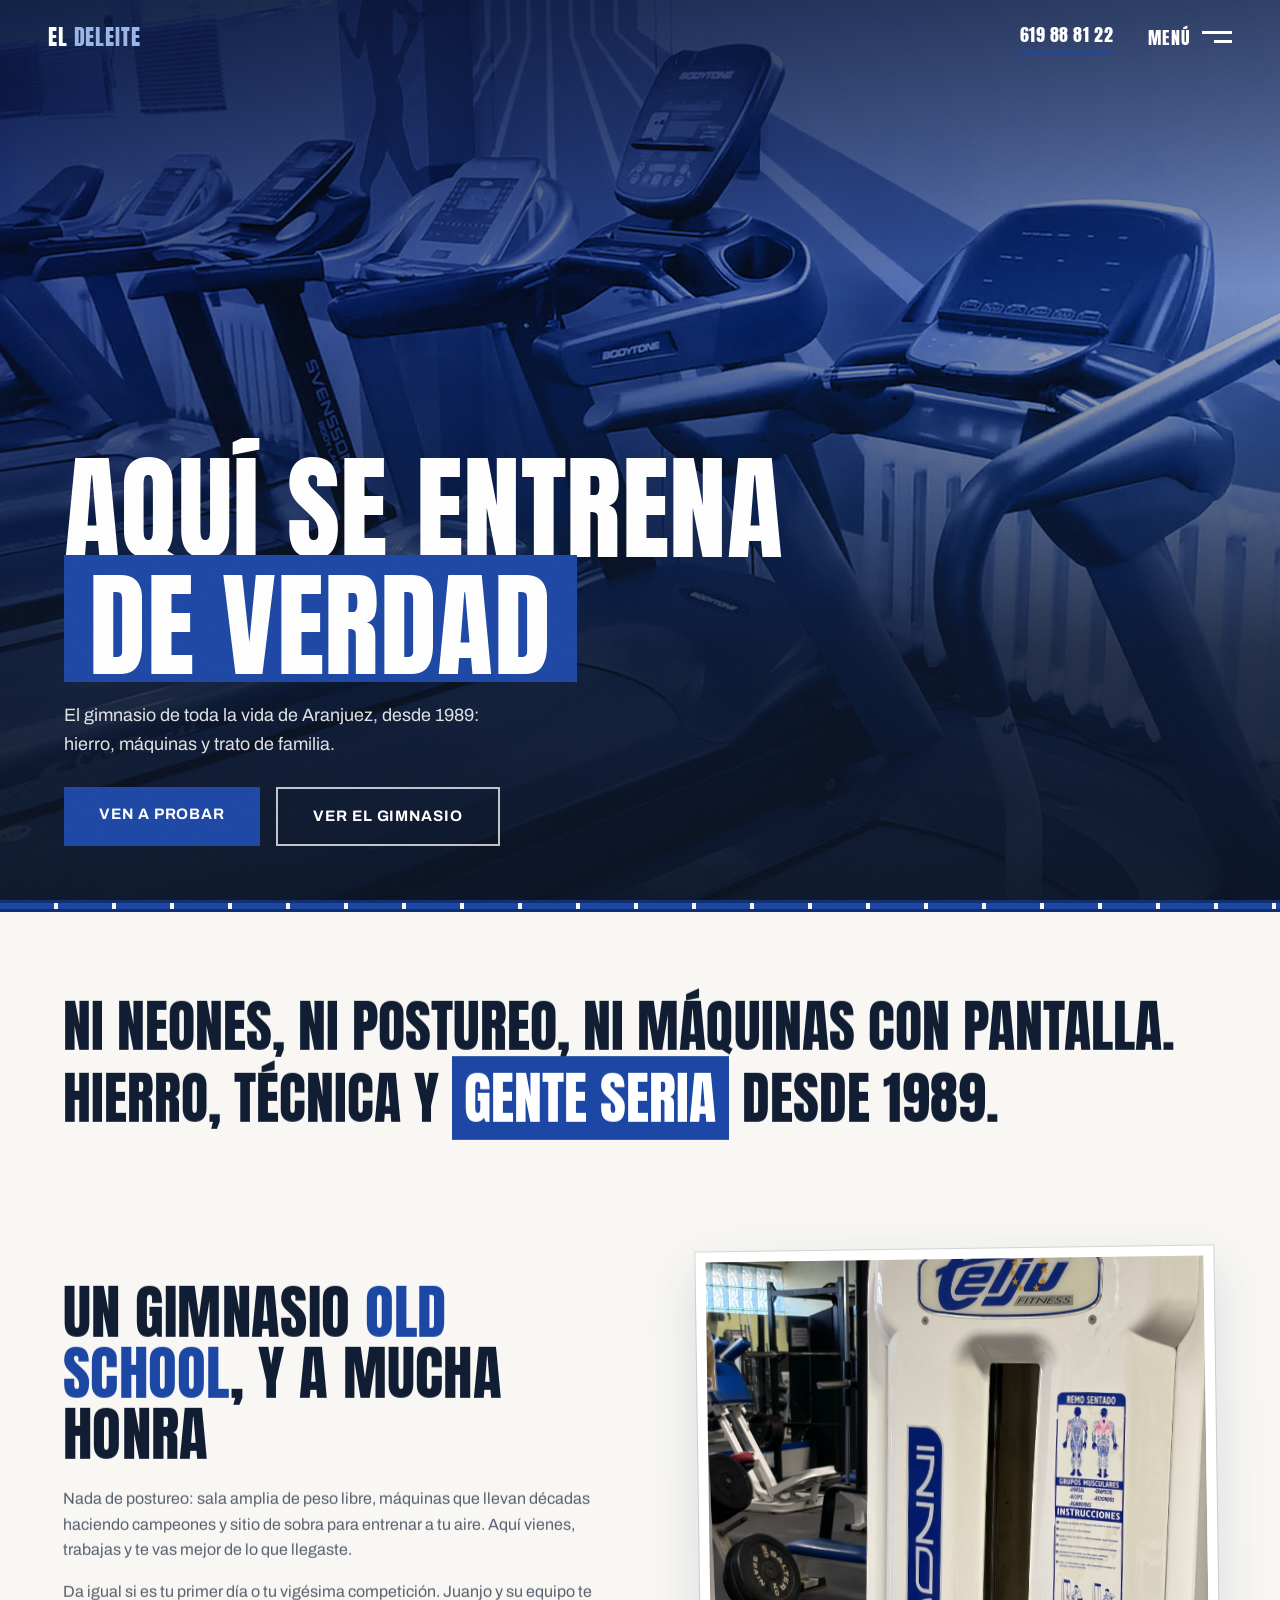
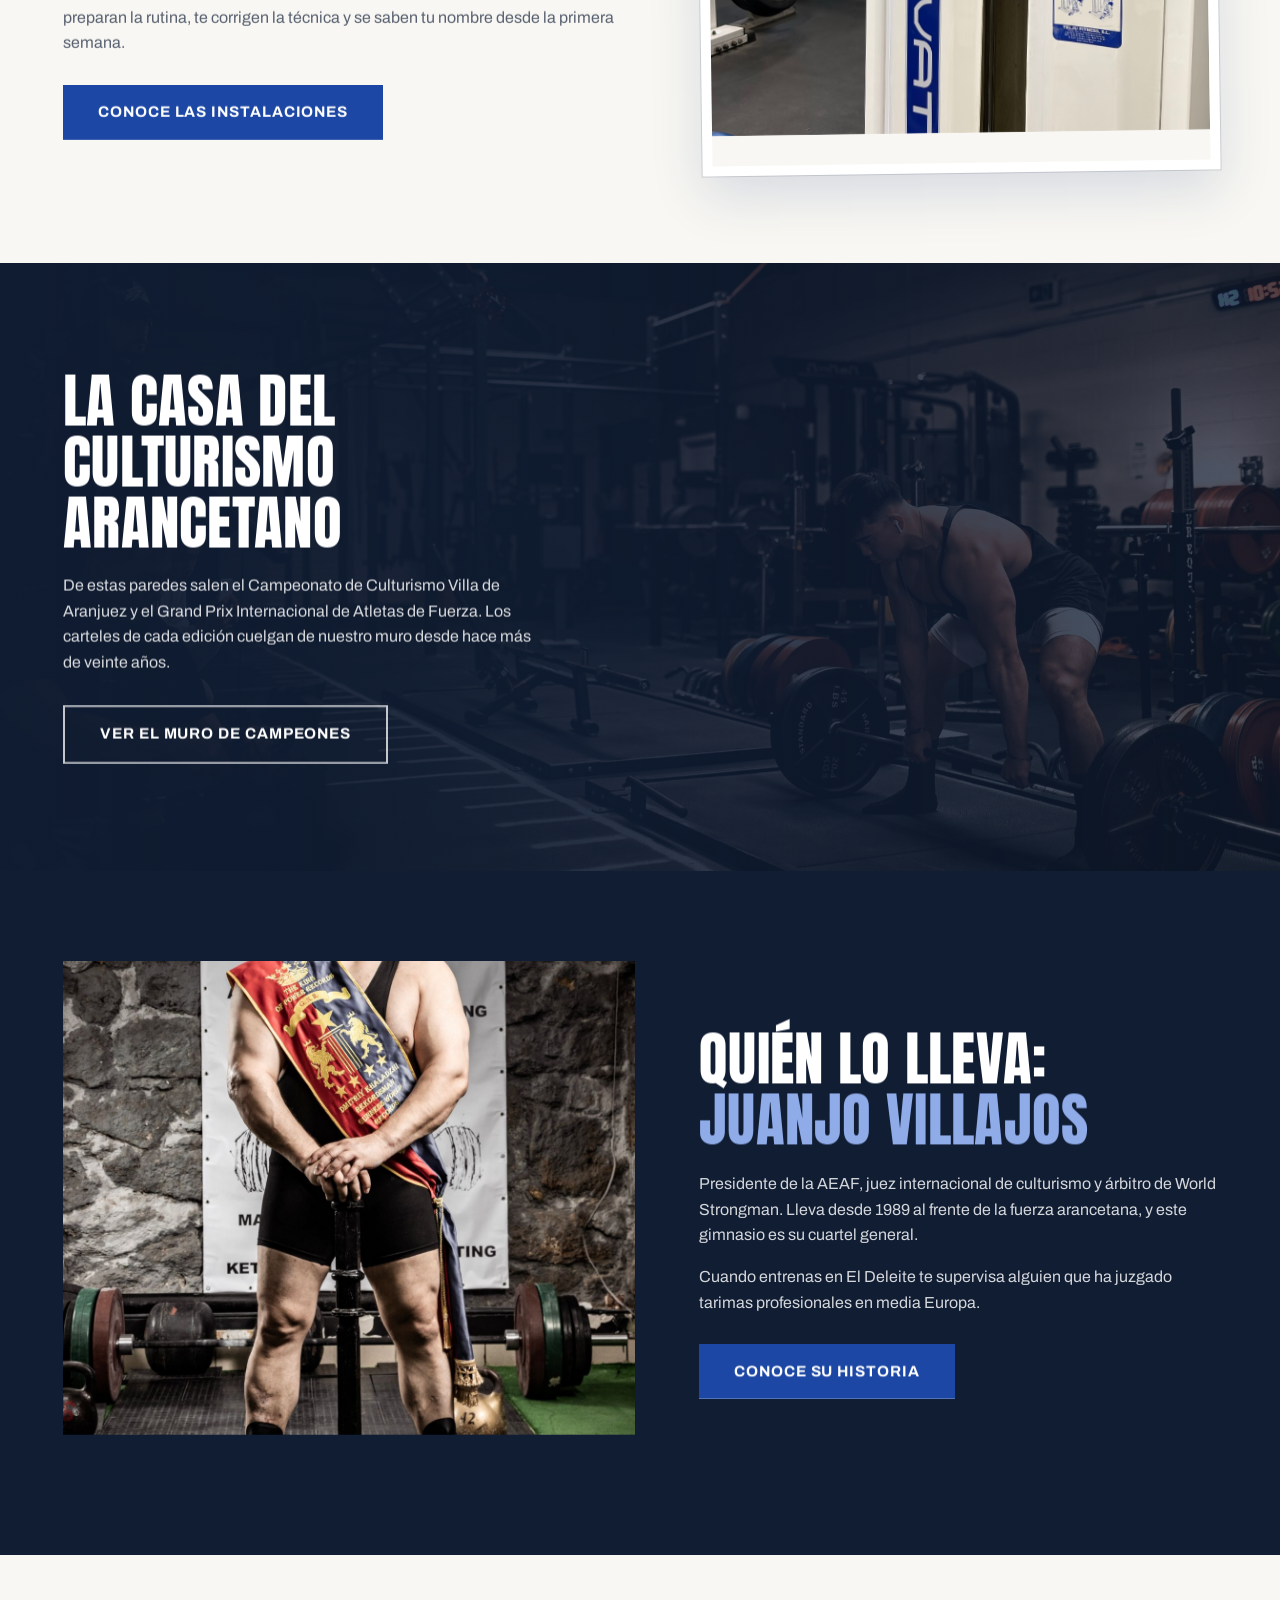
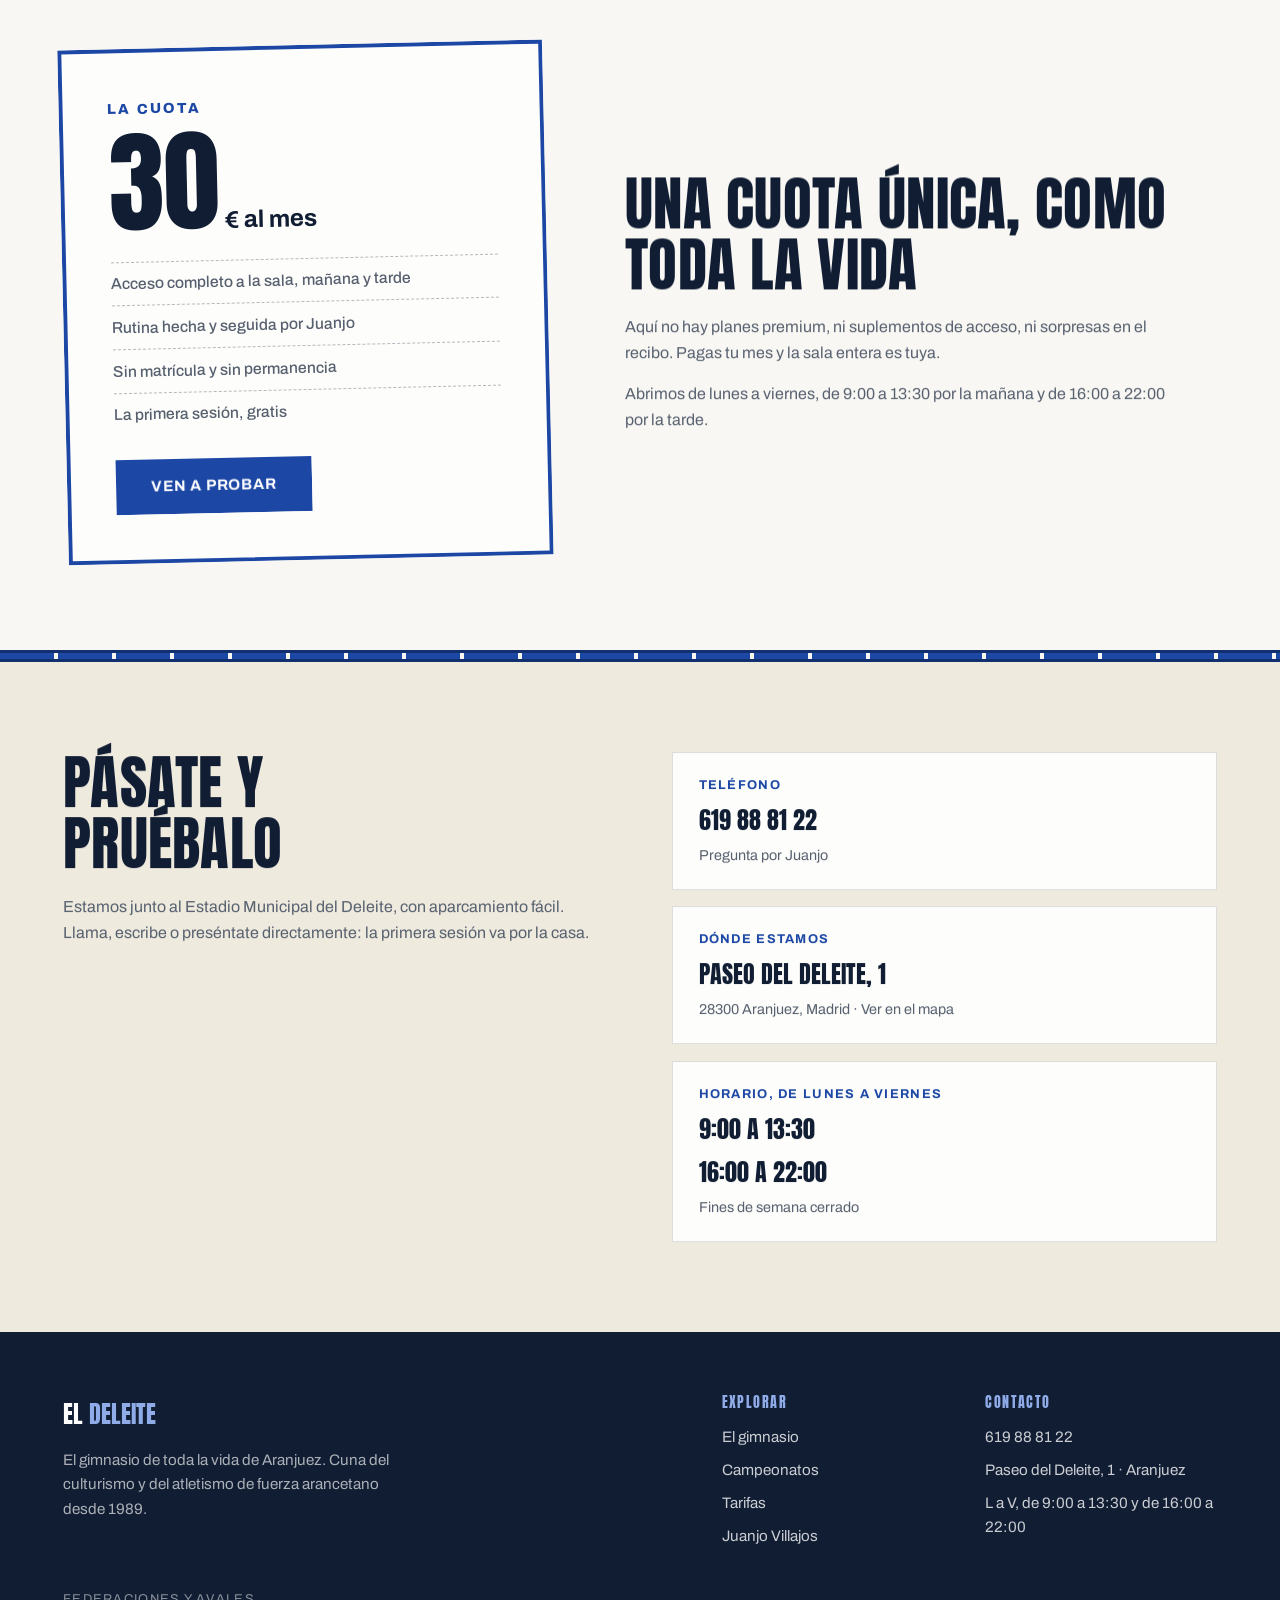
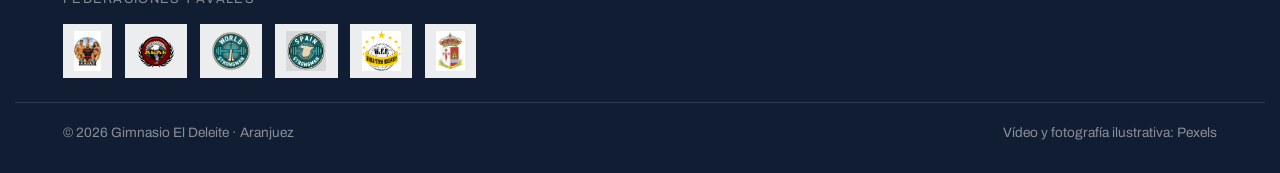
==== index.html @ fa21c181 "Web del Gimnasio El Deleite de Aranjuez Sitio multipagina estatico (HTML + CSS + GSAP) para el gimna" ====
<!DOCTYPE html>
<html lang="es">
<head>
  <meta charset="UTF-8">
  <meta name="viewport" content="width=device-width, initial-scale=1.0">
  <title>Gimnasio El Deleite · Aranjuez</title>
  <meta name="description" content="Gimnasio El Deleite, el gimnasio de toda la vida de Aranjuez: peso libre, máquinas y trato de familia junto al Estadio del Deleite. Cuna del culturismo y la fuerza arancetana desde 1989.">
  <link rel="icon" href="data:image/svg+xml,%3Csvg xmlns='http://www.w3.org/2000/svg' viewBox='0 0 32 32'%3E%3Crect width='32' height='32' fill='%231c47a5'/%3E%3Ctext x='16' y='23' font-family='Arial Black' font-size='14' font-weight='900' fill='%23ffffff' text-anchor='middle'%3EED%3C/text%3E%3C/svg%3E">
  <link rel="preconnect" href="https://fonts.googleapis.com">
  <link rel="preconnect" href="https://fonts.gstatic.com" crossorigin>
  <link href="https://fonts.googleapis.com/css2?family=Anton&family=Archivo:wght@400;500;600;700;800&display=swap" rel="stylesheet">
  <link rel="stylesheet" href="css/styles.css?v=8">
</head>
<body>

  <div id="top-sentinel" aria-hidden="true"></div>

  <header class="nav nav--overlay" id="nav">
    <a class="nav__brand" href="index.html">EL <span>DELEITE</span></a>
    <div class="nav__right">
      <a class="nav__tel" href="tel:+34619888122">619 88 81 22</a>
      <button class="nav__menu" id="navToggle" aria-expanded="false" aria-controls="menu">
        <span>Menú</span>
        <span class="nav__menu-bars" aria-hidden="true"><i></i><i></i></span>
      </button>
    </div>
  </header>

  <!-- PANEL DE MENÚ -->
  <div class="menu" id="menu" aria-hidden="true" role="dialog" aria-modal="true" aria-label="Menú de navegación">
    <button class="menu__close" id="menuClose" aria-label="Cerrar menú">
      <span>Cerrar</span>
      <svg width="22" height="22" viewBox="0 0 22 22" fill="none" stroke="currentColor" stroke-width="2.5" aria-hidden="true"><path d="M3 3l16 16M19 3L3 19"/></svg>
    </button>
    <nav class="menu__nav" aria-label="Navegación principal">
        <a class="menu__link is-active" href="index.html">Inicio</a>
        <a class="menu__link" href="gimnasio.html">El gimnasio</a>
        <a class="menu__link" href="campeonatos.html">Campeonatos</a>
        <a class="menu__link" href="index.html#tarifas">La cuota</a>
        <a class="menu__link" href="index.html#contacto">Contacto</a>
      <div class="menu__foot">
        <a href="tel:+34619888122">619 88 81 22</a>
        <span>Paseo del Deleite, 1 · Aranjuez</span>
        <span>L a V, de 9:00 a 13:30 y de 16:00 a 22:00</span>
      </div>
    </nav>
    <div class="menu__aside" aria-hidden="true">
      <img src="assets/sala-blanca.jpg" alt="">
      <p class="menu__tagline">Aranjuez entrena aquí desde 1989</p>
    </div>
  </div>

  <!-- HERO -->
  <section class="hero" id="inicio">
    <!-- TODO: sustituir gym-hero.mp4 por un vídeo grabado dentro del gimnasio.
         El duotono azul del CSS ajusta cualquier metraje a la paleta de la casa. -->
    <div class="hero__media" aria-hidden="true">
      <video class="hero__video" autoplay muted loop playsinline poster="assets/gym-hero-poster.jpg">
        <source src="assets/gym-hero.mp4" type="video/mp4">
      </video>
      <div class="hero__duo"></div>
      <div class="hero__duo"></div>
    </div>
    <div class="hero__scrim" aria-hidden="true"></div>
    <div class="hero__content">
      <h1 class="hero__title">
        <span class="line"><span class="line__inner">Aquí se entrena</span></span>
        <span class="line"><span class="line__inner"><span class="hl">de verdad</span></span></span>
      </h1>
      <p class="hero__sub">El gimnasio de toda la vida de Aranjuez, desde 1989: hierro, máquinas y trato de familia.</p>
      <div class="hero__actions">
        <a class="btn btn--azul magnetic" href="#contacto">Ven a probar</a>
        <a class="btn btn--ghost-light magnetic" href="gimnasio.html">Ver el gimnasio</a>
      </div>
    </div>
  </section>

  <div class="tiles" aria-hidden="true"></div>

  <!-- MANIFIESTO -->
  <section class="manifesto">
    <p class="manifesto__line anim-head">Ni neones, ni postureo, ni máquinas con pantalla.</p>
    <p class="manifesto__line anim-head">Hierro, técnica y <span class="hl">gente seria</span> desde 1989.</p>
  </section>

  <!-- EL GIMNASIO -->
  <section class="split">
    <div class="split__text">
      <h2 class="anim-head">Un gimnasio <em>old school</em>, y a mucha honra</h2>
      <p class="anim-up">Nada de postureo: sala amplia de peso libre, máquinas que llevan décadas haciendo campeones y sitio de sobra para entrenar a tu aire. Aquí vienes, trabajas y te vas mejor de lo que llegaste.</p>
      <p class="anim-up">Da igual si es tu primer día o tu vigésima competición. Juanjo y su equipo te preparan la rutina, te corrigen la técnica y se saben tu nombre desde la primera semana.</p>
      <a class="btn btn--azul magnetic anim-up" href="gimnasio.html">Conoce las instalaciones</a>
    </div>
    <div class="split__media split__media--frame anim-reveal">
      <img class="parallax" src="assets/sala-maquinas.jpg" alt="Sala de máquinas del gimnasio El Deleite, con máquinas Telju blancas y azules">
    </div>
  </section>

  <!-- CAMPEONATOS -->
  <section class="band-photo">
    <img class="band-photo__bg parallax" src="assets/grandprix.jpg" alt="">
    <div class="band-photo__inner">
      <h2 class="anim-head">La casa del culturismo arancetano</h2>
      <p class="anim-up">De estas paredes salen el Campeonato de Culturismo Villa de Aranjuez y el Grand Prix Internacional de Atletas de Fuerza. Los carteles de cada edición cuelgan de nuestro muro desde hace más de veinte años.</p>
      <a class="btn btn--ghost-light magnetic anim-up" href="campeonatos.html">Ver el muro de campeones</a>
    </div>
  </section>

  <!-- JUANJO -->
  <section class="owner">
    <div class="split split--flip">
      <div class="split__text">
        <h2 class="anim-head">Quién lo lleva: <em>Juanjo Villajos</em></h2>
        <p class="anim-up">Presidente de la AEAF, juez internacional de culturismo y árbitro de World Strongman. Lleva desde 1989 al frente de la fuerza arancetana, y este gimnasio es su cuartel general.</p>
        <p class="anim-up">Cuando entrenas en El Deleite te supervisa alguien que ha juzgado tarimas profesionales en media Europa.</p>
        <a class="btn btn--azul magnetic anim-up" href="https://www.juanjovillajos.es" target="_blank" rel="noopener noreferrer">Conoce su historia</a>
      </div>
      <div class="split__media anim-reveal">
        <img class="parallax" src="assets/presidente.jpg" alt="Juanjo Villajos con banda de campeón en el gimnasio">
      </div>
    </div>
  </section>

  <!-- LA CUOTA -->
  <section class="fee" id="tarifas">
    <div class="fee__inner">
      <div class="fee__sign anim-reveal">
        <span class="fee__label">La cuota</span>
        <span class="fee__price">30<small> € al mes</small></span>
        <ul class="fee__terms">
          <li>Acceso completo a la sala, mañana y tarde</li>
          <li>Rutina hecha y seguida por Juanjo</li>
          <li>Sin matrícula y sin permanencia</li>
          <li>La primera sesión, gratis</li>
        </ul>
        <a class="btn btn--azul magnetic" href="#contacto">Ven a probar</a>
      </div>
      <div class="fee__text">
        <h2 class="anim-head">Una cuota única, como toda la vida</h2>
        <p class="anim-up">Aquí no hay planes premium, ni suplementos de acceso, ni sorpresas en el recibo. Pagas tu mes y la sala entera es tuya.</p>
        <p class="anim-up">Abrimos de lunes a viernes, de 9:00 a 13:30 por la mañana y de 16:00 a 22:00 por la tarde.</p>
      </div>
    </div>
  </section>

  <div class="tiles" aria-hidden="true"></div>

  <!-- CONTACTO -->
  <section class="contact" id="contacto">
    <div class="contact__inner">
      <div class="contact__intro">
        <h2 class="anim-head">Pásate y pruébalo</h2>
        <p class="anim-up">Estamos junto al Estadio Municipal del Deleite, con aparcamiento fácil. Llama, escribe o preséntate directamente: la primera sesión va por la casa.</p>
      </div>
      <div class="contact__cards">
        <a class="contact__card anim-up magnetic" href="tel:+34619888122">
          <span class="contact__label">Teléfono</span>
          <span class="contact__value">619 88 81 22</span>
          <span class="contact__extra">Pregunta por Juanjo</span>
        </a>
        <a class="contact__card anim-up magnetic" href="https://maps.google.com/?q=Paseo+del+Deleite+1,+Aranjuez" target="_blank" rel="noopener noreferrer">
          <span class="contact__label">Dónde estamos</span>
          <span class="contact__value">Paseo del Deleite, 1</span>
          <span class="contact__extra">28300 Aranjuez, Madrid · Ver en el mapa</span>
        </a>
        <div class="contact__card anim-up">
          <span class="contact__label">Horario, de lunes a viernes</span>
          <span class="contact__value">9:00 a 13:30</span>
          <span class="contact__value">16:00 a 22:00</span>
          <span class="contact__extra">Fines de semana cerrado</span>
        </div>
      </div>
    </div>
  </section>

  <footer class="footer">
    <div class="footer__main">
      <div class="footer__brand">
        <a class="footer__logo" href="index.html">EL <span>DELEITE</span></a>
        <p class="footer__tag">El gimnasio de toda la vida de Aranjuez. Cuna del culturismo y del atletismo de fuerza arancetano desde 1989.</p>
      </div>
      <nav class="footer__nav" aria-label="Enlaces del pie">
        <div class="footer__col">
          <h3 class="footer__h">Explorar</h3>
          <a href="gimnasio.html">El gimnasio</a>
          <a href="campeonatos.html">Campeonatos</a>
          <a href="index.html#tarifas">Tarifas</a>
          <a href="https://www.juanjovillajos.es" target="_blank" rel="noopener noreferrer">Juanjo Villajos</a>
        </div>
        <div class="footer__col">
          <h3 class="footer__h">Contacto</h3>
          <a href="tel:+34619888122">619 88 81 22</a>
          <span>Paseo del Deleite, 1 · Aranjuez</span>
          <span>L a V, de 9:00 a 13:30 y de 16:00 a 22:00</span>
        </div>
      </nav>
    </div>
    <div class="footer__orgs">
      <span class="footer__orgs-label">Federaciones y avales</span>
      <div class="footer__logos">
        <span class="footer__chip"><img src="assets/aafaf.jpg" alt="AAFAF, Asociación Arancetana de Fisicoculturismo y Atletas de Fuerza"></span>
        <span class="footer__chip"><img src="assets/aeaf.png" alt="AEAF, Agrupación Española de Atletas de Fuerza"></span>
        <a class="footer__chip" href="https://worldstrongman.org" target="_blank" rel="noopener noreferrer"><img src="assets/world-strongman.png" alt="World Strongman"></a>
        <span class="footer__chip"><img src="assets/spain-strongman.jpg" alt="Spain Strongman"></span>
        <span class="footer__chip"><img src="assets/wff.png" alt="WFF, World Fitness Federation"></span>
        <a class="footer__chip" href="https://www.aranjuez.es" target="_blank" rel="noopener noreferrer"><img src="assets/aranjuez.jpg" alt="Real Sitio y Villa de Aranjuez"></a>
      </div>
    </div>
    <div class="footer__bottom">
      <span>© 2026 Gimnasio El Deleite · Aranjuez</span>
      <span>Vídeo y fotografía ilustrativa: Pexels</span>
    </div>
  </footer>

  <script src="js/vendor/gsap.min.js"></script>
  <script src="js/vendor/ScrollTrigger.min.js"></script>
  <script src="js/main.js?v=8"></script>
</body>
</html>
---- css/styles.css ----
/* ============================================================
   Gimnasio El Deleite · Aranjuez
   Paleta del local: blanco, azul Telju, azulejo crema, tinta navy
   Web hermana del portfolio de Juanjo Villajos (Anton + Archivo + GSAP)
   ============================================================ */

:root {
  --paper: #f8f7f3;
  --paper-2: #eeeade;
  --white: #fdfdfb;
  --ink: #101d33;
  --azul: #1c47a5;
  --azul-deep: #122f6f;
  --azul-soft: #e2e8f6;
  --muted: #57606f;
  --line: rgba(16, 29, 51, 0.14);
  --font-display: "Anton", "Arial Narrow", sans-serif;
  --font-body: "Archivo", "Helvetica Neue", sans-serif;
  --radius: 0px;
  --shadow: 0 20px 50px rgba(18, 47, 111, 0.14);
}

* { margin: 0; padding: 0; box-sizing: border-box; }

html {
  scroll-behavior: smooth;
  scroll-padding-top: 86px;
}

body {
  background: var(--paper);
  color: var(--ink);
  font-family: var(--font-body);
  font-size: 1rem;
  line-height: 1.6;
  -webkit-font-smoothing: antialiased;
  overflow-x: hidden;
}

img, video { display: block; max-width: 100%; }

h1, h2, h3 {
  font-family: var(--font-display);
  font-weight: 400;
  letter-spacing: 0.005em;
  line-height: 1.04;
  text-transform: uppercase;
}

h2 { font-size: clamp(2.1rem, 4.6vw, 3.7rem); }
h3 { font-size: clamp(1.2rem, 2vw, 1.55rem); }

p { color: var(--muted); max-width: 62ch; }

a { color: inherit; }

::selection { background: var(--azul); color: #fff; }

/* Grano de papel impreso, estático como un cartel antiguo */
body::after {
  content: "";
  position: fixed;
  inset: 0;
  z-index: 90;
  pointer-events: none;
  opacity: 0.045;
  background-image: url("data:image/svg+xml,%3Csvg xmlns='http://www.w3.org/2000/svg' width='160' height='160'%3E%3Cfilter id='n'%3E%3CfeTurbulence type='fractalNoise' baseFrequency='0.8' numOctaves='3' stitchTiles='stitch'/%3E%3C/filter%3E%3Crect width='100%25' height='100%25' filter='url(%23n)'/%3E%3C/svg%3E");
}

/* Palabra resaltada a brocha, como en un rótulo pintado */
.hl {
  background: var(--azul);
  color: #fff;
  padding: 0 0.22em;
  box-decoration-break: clone;
  -webkit-box-decoration-break: clone;
}

/* ---------- Franja de azulejos (la banda azul de la pared) ---------- */

.tiles {
  height: 12px;
  background:
    repeating-linear-gradient(90deg,
      var(--azul) 0 54px,
      var(--paper) 54px 58px);
  border-top: 3px solid var(--azul-deep);
  border-bottom: 3px solid var(--azul-deep);
}

/* ---------- Botones ---------- */

.btn {
  display: inline-block;
  font-family: var(--font-body);
  font-weight: 700;
  font-size: 0.95rem;
  text-transform: uppercase;
  letter-spacing: 0.06em;
  text-decoration: none;
  padding: 0.95rem 2.2rem;
  white-space: nowrap;
  will-change: transform;
  transition: transform 0.25s cubic-bezier(0.16, 1, 0.3, 1),
              background-color 0.25s ease, color 0.25s ease,
              border-color 0.25s ease;
}

.btn:active { transform: scale(0.98); }

.btn--azul {
  background: var(--azul);
  color: #fff;
}
.btn--azul:hover { background: var(--azul-deep); }

.btn--ghost {
  border: 2px solid rgba(16, 29, 51, 0.5);
  color: var(--ink);
}
.btn--ghost:hover {
  border-color: var(--ink);
  background: rgba(16, 29, 51, 0.06);
}

/* Fantasma sobre foto oscura */
.btn--ghost-light {
  border: 2px solid rgba(255, 255, 255, 0.75);
  color: #fff;
}
.btn--ghost-light:hover {
  border-color: #fff;
  background: rgba(255, 255, 255, 0.12);
}

/* ---------- Navegación ---------- */

#top-sentinel { position: absolute; top: 0; height: 1px; width: 1px; }

.nav {
  position: fixed;
  top: 0; left: 0; right: 0;
  z-index: 100;
  display: flex;
  align-items: center;
  justify-content: space-between;
  gap: 1.5rem;
  padding: 1.1rem clamp(1.2rem, 4vw, 3rem);
  transition: background-color 0.3s ease, box-shadow 0.3s ease,
              transform 0.35s cubic-bezier(0.16, 1, 0.3, 1), padding 0.3s ease;
}

.nav--solid {
  background: rgba(253, 253, 251, 0.94);
  backdrop-filter: blur(10px);
  box-shadow: 0 1px 0 var(--line);
  padding-top: 0.8rem;
  padding-bottom: 0.8rem;
}

.nav--hidden { transform: translateY(-110%); }

.nav__brand {
  font-family: var(--font-display);
  font-size: 1.35rem;
  letter-spacing: 0.04em;
  text-decoration: none;
  color: var(--ink);
  text-transform: uppercase;
}
.nav__brand span { color: var(--azul); }

/* Marca en blanco mientras está sobre el vídeo */
.nav:not(.nav--solid).nav--overlay .nav__brand {
  color: #fff;
}
.nav:not(.nav--solid).nav--overlay .nav__brand span { color: #9db6ea; }

/* Lado derecho: teléfono directo + botón de menú rotulado */
.nav__right {
  display: flex;
  align-items: center;
  gap: clamp(1rem, 3vw, 2.2rem);
}

.nav__tel {
  font-family: var(--font-display);
  font-size: 1.15rem;
  letter-spacing: 0.03em;
  text-decoration: none;
  color: var(--ink);
  border-bottom: 3px solid var(--azul);
  padding-bottom: 2px;
  transition: color 0.2s ease;
}
.nav__tel:hover { color: var(--azul); }
.nav:not(.nav--solid).nav--overlay .nav__tel { color: #fff; }

.nav__menu {
  display: flex;
  align-items: center;
  gap: 0.7rem;
  background: none;
  border: 0;
  cursor: pointer;
  padding: 0.35rem 0;
  color: var(--ink);
  font-family: var(--font-display);
  font-size: 1.15rem;
  letter-spacing: 0.06em;
  text-transform: uppercase;
}
.nav:not(.nav--solid).nav--overlay .nav__menu { color: #fff; }

.nav__menu-bars {
  display: flex;
  flex-direction: column;
  gap: 6px;
  width: 30px;
}
.nav__menu-bars i {
  display: block;
  height: 3px;
  background: currentColor;
  transition: transform 0.35s cubic-bezier(0.16, 1, 0.3, 1), width 0.35s ease;
}
.nav__menu-bars i:last-child { width: 60%; align-self: flex-end; }
.nav__menu:hover .nav__menu-bars i:last-child { width: 100%; }

/* ---------- Panel de menú a pantalla completa ---------- */

.menu {
  position: fixed;
  inset: 0;
  z-index: 150;
  background: var(--ink);
  display: grid;
  grid-template-columns: 1.15fr 0.85fr;
  transform: translateY(-100%);
  transition: transform 0.55s cubic-bezier(0.76, 0, 0.24, 1);
  visibility: hidden;
}
.menu.is-open {
  transform: translateY(0);
  visibility: visible;
}

.menu__close {
  position: absolute;
  top: 1.1rem;
  right: clamp(1.2rem, 4vw, 3rem);
  z-index: 3;
  background: rgba(10, 18, 33, 0.72);
  border: 0;
  padding: 0.5rem 0.9rem;
  cursor: pointer;
  color: #fff;
  font-family: var(--font-display);
  font-size: 1.15rem;
  letter-spacing: 0.06em;
  text-transform: uppercase;
  display: flex;
  align-items: center;
  gap: 0.7rem;
}
.menu__close svg { display: block; }

.menu__nav {
  display: flex;
  flex-direction: column;
  justify-content: center;
  padding: 5rem clamp(1.2rem, 5vw, 4.5rem) 3rem;
}

.menu__link {
  position: relative;
  display: block;
  font-family: var(--font-display);
  text-transform: uppercase;
  font-size: clamp(2.2rem, 6vw, 4.6rem);
  line-height: 1.1;
  color: #fff;
  text-decoration: none;
  padding: 0.25rem 0;
  transition: color 0.25s ease, padding-left 0.35s cubic-bezier(0.16, 1, 0.3, 1);
}
.menu__link::before {
  content: "";
  position: absolute;
  left: 0;
  top: 50%;
  width: 0;
  height: 5px;
  background: var(--azul);
  transform: translateY(-50%);
  transition: width 0.35s cubic-bezier(0.16, 1, 0.3, 1);
}
.menu__link:hover,
.menu__link:focus-visible {
  padding-left: clamp(2.4rem, 5vw, 4.5rem);
  color: #dfe7f8;
}
.menu__link:hover::before,
.menu__link:focus-visible::before {
  width: clamp(1.8rem, 4vw, 3.5rem);
}
.menu__link.is-active { color: #8fabe8; }

.menu__foot {
  margin-top: 2.6rem;
  padding-top: 1.6rem;
  border-top: 1px solid rgba(255, 255, 255, 0.18);
  display: flex;
  flex-wrap: wrap;
  gap: 0.4rem 2.5rem;
}
.menu__foot span,
.menu__foot a {
  color: rgba(255, 255, 255, 0.75);
  font-size: 0.95rem;
  text-decoration: none;
}
.menu__foot a:hover { color: #fff; }

/* Panel visual del menú */
.menu__aside {
  position: relative;
  overflow: hidden;
  isolation: isolate;
}
.menu__aside img {
  position: absolute;
  inset: 0;
  width: 100%; height: 100%;
  object-fit: cover;
  filter: grayscale(1) contrast(1.05);
}
.menu__aside::after {
  content: "";
  position: absolute;
  inset: 0;
  background: var(--azul);
  mix-blend-mode: color;
}
.menu__tagline {
  position: absolute;
  left: 0; right: 0; bottom: 0;
  z-index: 2;
  padding: 2rem;
  background: linear-gradient(180deg, transparent, rgba(16, 29, 51, 0.9));
  font-family: var(--font-display);
  text-transform: uppercase;
  font-size: clamp(1.1rem, 1.8vw, 1.5rem);
  color: #fff;
  line-height: 1.2;
}

/* ---------- Hero (portada) ---------- */

.hero {
  position: relative;
  min-height: 100svh;
  display: flex;
  align-items: flex-end;
  overflow: hidden;
}

/* El vídeo va en duotono azul: neutraliza los colores ajenos del metraje
   y lo deja en la paleta del gimnasio */
.hero__media {
  position: absolute;
  inset: 0;
  isolation: isolate;
}

.hero__video,
.hero__photo {
  position: absolute;
  inset: 0;
  width: 100%;
  height: 100%;
  object-fit: cover;
  filter: grayscale(1) contrast(1.12) brightness(0.95);
}

.hero__duo {
  position: absolute;
  inset: 0;
  background: var(--azul);
  mix-blend-mode: color;
}
.hero__duo + .hero__duo {
  background: linear-gradient(160deg, var(--azul-deep), transparent 65%);
  mix-blend-mode: multiply;
}

.hero__scrim {
  position: absolute;
  inset: 0;
  background:
    linear-gradient(180deg,
      rgba(10, 18, 33, 0.55) 0%,
      rgba(10, 18, 33, 0.18) 32%,
      rgba(10, 18, 33, 0.82) 72%,
      rgba(10, 18, 33, 0.94) 100%);
}

.hero__content {
  position: relative;
  z-index: 2;
  padding: 0 clamp(1.2rem, 5vw, 4rem) clamp(2.5rem, 6vh, 4.5rem);
  max-width: 900px;
}

.hero__title {
  font-size: clamp(3rem, 9.5vw, 7.2rem);
  color: #fff;
  line-height: 0.98;
}

.hero__title .line {
  display: block;
  overflow: hidden;
  /* aire para las tildes de las mayúsculas, que Anton dibuja muy arriba */
  padding-top: 0.12em;
  margin-top: -0.08em;
}
.hero__title .line__inner {
  display: block;
  transform: translateY(110%);
}
.no-js .hero__title .line__inner,
.no-anim .hero__title .line__inner { transform: none; }

.hero__sub {
  margin-top: 1.2rem;
  color: rgba(255, 255, 255, 0.88);
  font-size: clamp(1rem, 1.4vw, 1.2rem);
  max-width: 46ch;
}

.hero__actions {
  display: flex;
  flex-wrap: wrap;
  gap: 1rem;
  margin-top: 1.8rem;
}

/* Hero corto de páginas interiores */
.pagehero {
  position: relative;
  min-height: 62svh;
  display: flex;
  align-items: flex-end;
  overflow: hidden;
  background: var(--ink);
}
.pagehero__img {
  position: absolute;
  inset: 0;
  width: 100%; height: 100%;
  object-fit: cover;
  opacity: 0.55;
}
.pagehero__scrim {
  position: absolute;
  inset: 0;
  background: linear-gradient(180deg, rgba(16,29,51,0.2), rgba(16,29,51,0.82));
}
.pagehero__content {
  position: relative;
  z-index: 2;
  padding: 7rem clamp(1.2rem, 5vw, 4rem) clamp(2.2rem, 5vh, 3.5rem);
}
.pagehero__content h1 {
  font-size: clamp(2.6rem, 7vw, 5.5rem);
  color: #fff;
}
.pagehero__content p {
  margin-top: 0.9rem;
  color: rgba(255, 255, 255, 0.85);
  max-width: 52ch;
}

/* ---------- Manifiesto ---------- */

.manifesto {
  max-width: 1250px;
  margin: 0 auto;
  padding: clamp(3.5rem, 9vh, 6rem) clamp(1.2rem, 4vw, 3rem) clamp(1rem, 3vh, 2rem);
}

.manifesto__line {
  font-family: var(--font-display);
  text-transform: uppercase;
  color: var(--ink);
  font-size: clamp(1.7rem, 4.4vw, 3.5rem);
  line-height: 1.18;
  max-width: none;
}

.manifesto__line + .manifesto__line { margin-top: 0.4rem; }

/* ---------- Secciones divididas texto / imagen ---------- */

.split {
  max-width: 1250px;
  margin: 0 auto;
  padding: clamp(4rem, 10vh, 7rem) clamp(1.2rem, 4vw, 3rem);
  display: grid;
  grid-template-columns: 1.05fr 0.95fr;
  gap: clamp(2rem, 5vw, 5rem);
  align-items: center;
}

.split--flip .split__media { order: -1; }

.split__text h2 { margin-bottom: 1.3rem; }
.split__text h2 em {
  font-style: normal;
  color: var(--azul);
}
.split__text p + p { margin-top: 1rem; }
.split__text .btn { margin-top: 1.8rem; }

.split__media {
  position: relative;
  overflow: hidden;
  box-shadow: var(--shadow);
}
.split__media img {
  width: 100%;
  height: clamp(340px, 56vh, 560px);
  object-fit: cover;
  will-change: transform;
}

/* Marco tipo cuadro colgado, como los carteles del gimnasio */
.split__media--frame {
  border: 10px solid #fff;
  outline: 1px solid var(--line);
  transform: rotate(-0.8deg);
}

/* ---------- Banda a sangre completa (fondo foto) ---------- */

.band-photo {
  position: relative;
  overflow: hidden;
  background: var(--ink);
  color: #fff;
}
.band-photo__bg {
  position: absolute;
  inset: -8% 0;
  width: 100%;
  height: 116%;
  object-fit: cover;
  opacity: 0.38;
  will-change: transform;
}
/* Degradado desde la izquierda para que el texto se lea sobre cualquier foto */
.band-photo::after {
  content: "";
  position: absolute;
  inset: 0;
  z-index: 1;
  background: linear-gradient(90deg,
    rgba(16, 29, 51, 0.92) 0%,
    rgba(16, 29, 51, 0.75) 45%,
    rgba(16, 29, 51, 0.25) 100%);
}

.band-photo__inner {
  position: relative;
  z-index: 2;
  max-width: 1250px;
  margin: 0 auto;
  padding: clamp(4.5rem, 12vh, 8rem) clamp(1.2rem, 4vw, 3rem);
}
.band-photo h2 { color: #fff; max-width: 16ch; }
.band-photo p {
  color: rgba(255, 255, 255, 0.85);
  margin-top: 1.2rem;
  max-width: 52ch;
}
.band-photo .btn { margin-top: 1.8rem; }

/* ---------- Zonas del gimnasio (mosaico) ---------- */

.zones {
  max-width: 1250px;
  margin: 0 auto;
  padding: clamp(4rem, 10vh, 7rem) clamp(1.2rem, 4vw, 3rem);
}
.zones > h2 { margin-bottom: 2.2rem; max-width: 18ch; }

.zones__grid {
  display: grid;
  grid-template-columns: repeat(12, 1fr);
  grid-auto-rows: 240px;
  gap: 14px;
}

.zone {
  position: relative;
  overflow: hidden;
  background: var(--ink);
}
.zone--a { grid-column: span 7; grid-row: span 2; }
.zone--b { grid-column: span 5; }
.zone--c { grid-column: span 5; }
.zone--d { grid-column: span 4; }
.zone--e { grid-column: span 4; }
.zone--f { grid-column: span 4; }
.zone--g { grid-column: span 8; grid-row: span 2; }
.zone--h { grid-column: span 4; grid-row: span 2; }

.zone img {
  position: absolute;
  inset: 0;
  width: 100%; height: 100%;
  object-fit: cover;
  opacity: 0.85;
  transition: transform 0.6s cubic-bezier(0.16, 1, 0.3, 1), opacity 0.4s ease;
}
.zone:hover img { transform: scale(1.05); opacity: 0.65; }

.zone__label {
  position: absolute;
  left: 0; right: 0; bottom: 0;
  z-index: 2;
  padding: 1.1rem 1.3rem;
  background: linear-gradient(180deg, transparent, rgba(16, 29, 51, 0.88));
  color: #fff;
}
.zone__label h3 { font-size: 1.15rem; }
.zone__label p {
  color: rgba(255, 255, 255, 0.8);
  font-size: 0.88rem;
  margin-top: 0.15rem;
  max-width: none;
}

/* Celda de texto plano dentro del mosaico */
.zone--text {
  background: var(--azul);
  display: flex;
  align-items: center;
  padding: 1.6rem;
}
.zone--text p {
  color: #fff;
  font-weight: 600;
  font-size: 1.05rem;
  line-height: 1.5;
}

/* ---------- Opiniones ---------- */

.reviews {
  background: var(--paper-2);
}
.reviews__inner {
  max-width: 1250px;
  margin: 0 auto;
  padding: clamp(4rem, 10vh, 6.5rem) clamp(1.2rem, 4vw, 3rem);
}
.reviews__inner > h2 { max-width: 20ch; margin-bottom: 2.6rem; }

/* Notas pegadas en el tablón: tamaños desiguales, no tres tarjetas clónicas */
.reviews__wall {
  display: grid;
  grid-template-columns: repeat(6, 1fr);
  gap: 1.6rem;
  align-items: start;
}

.review {
  grid-column: span 3;
  background: var(--white);
  border-left: 5px solid var(--azul);
  padding: 1.5rem 1.6rem;
  box-shadow: 0 8px 22px rgba(16, 29, 51, 0.08);
}
.review--wide {
  grid-column: span 6;
  border-left-width: 8px;
}

.review blockquote {
  font-family: var(--font-display);
  font-weight: 400;
  text-transform: none;
  color: var(--ink);
  line-height: 1.24;
  font-size: clamp(1.25rem, 2.2vw, 1.7rem);
}
.review--wide blockquote { font-size: clamp(1.5rem, 3vw, 2.3rem); }

.review cite {
  display: block;
  margin-top: 0.9rem;
  font-style: normal;
  font-size: 0.85rem;
  letter-spacing: 0.04em;
  color: var(--muted);
}

.reviews__foot {
  margin-top: 2rem;
  font-weight: 600;
  color: var(--ink);
}

/* ---------- Dueño / Juanjo ---------- */

.owner {
  background: var(--ink);
  color: #fff;
}
.owner .split__text h2 { color: #fff; }
.owner .split__text h2 em { color: #8fabe8; }
.owner .split__text p { color: rgba(255, 255, 255, 0.82); }

/* ---------- La cuota (cartel de precios colgado) ---------- */

.fee__inner {
  max-width: 1250px;
  margin: 0 auto;
  padding: clamp(4rem, 10vh, 7rem) clamp(1.2rem, 4vw, 3rem);
  display: grid;
  grid-template-columns: 0.9fr 1.1fr;
  gap: clamp(2.5rem, 6vw, 6rem);
  align-items: center;
}

.fee__sign {
  background: var(--white);
  border: 4px solid var(--azul);
  outline: 1px solid var(--line);
  outline-offset: 6px;
  box-shadow: var(--shadow);
  padding: clamp(1.8rem, 3.5vw, 2.8rem);
  transform: rotate(-1.3deg);
}

.fee__label {
  display: block;
  font-weight: 800;
  font-size: 0.9rem;
  text-transform: uppercase;
  letter-spacing: 0.14em;
  color: var(--azul);
}

.fee__price {
  display: block;
  font-family: var(--font-display);
  font-size: clamp(4.5rem, 9vw, 7rem);
  line-height: 1;
  color: var(--ink);
  margin-top: 0.4rem;
}
.fee__price small {
  font-family: var(--font-body);
  font-size: clamp(1.1rem, 2vw, 1.5rem);
  font-weight: 700;
}

.fee__terms {
  list-style: none;
  margin-top: 1.4rem;
}
.fee__terms li {
  padding: 0.55rem 0;
  border-top: 1px dashed rgba(16, 29, 51, 0.3);
  color: var(--muted);
  font-weight: 500;
  font-size: 0.98rem;
}

.fee__sign .btn { margin-top: 1.5rem; }

.fee__text h2 { margin-bottom: 1.2rem; }
.fee__text p + p { margin-top: 1rem; }

/* ---------- Contacto ---------- */

.contact {
  background: var(--paper-2);
}
.contact__inner {
  max-width: 1250px;
  margin: 0 auto;
  padding: clamp(4rem, 10vh, 7rem) clamp(1.2rem, 4vw, 3rem);
  display: grid;
  grid-template-columns: 1fr 1fr;
  gap: clamp(2rem, 5vw, 5rem);
}
.contact__intro h2 { max-width: 14ch; margin-bottom: 1.2rem; }

.contact__cards {
  display: grid;
  gap: 1rem;
  align-content: start;
}

.contact__card {
  display: block;
  background: var(--white);
  border: 1px solid var(--line);
  padding: 1.4rem 1.6rem;
  text-decoration: none;
  transition: transform 0.25s cubic-bezier(0.16, 1, 0.3, 1), box-shadow 0.25s ease;
}
a.contact__card:hover {
  transform: translateY(-3px);
  box-shadow: var(--shadow);
}
.contact__label {
  display: block;
  font-size: 0.8rem;
  font-weight: 700;
  text-transform: uppercase;
  letter-spacing: 0.1em;
  color: var(--azul);
}
.contact__value {
  display: block;
  font-family: var(--font-display);
  font-size: 1.5rem;
  margin-top: 0.3rem;
  color: var(--ink);
  text-transform: uppercase;
}
.contact__extra {
  display: block;
  margin-top: 0.3rem;
  font-size: 0.9rem;
  color: var(--muted);
}

/* ---------- Galería tipo muro de carteles ---------- */

.wall {
  max-width: 1250px;
  margin: 0 auto;
  padding: clamp(4rem, 10vh, 7rem) clamp(1.2rem, 4vw, 3rem);
}
.wall > h2 { max-width: 20ch; }
.wall > p { margin-top: 1rem; }

.wall__grid {
  margin-top: 2.5rem;
  columns: 3;
  column-gap: 18px;
}

.wall__item {
  display: block;
  width: 100%;
  margin-bottom: 18px;
  border: 0;
  padding: 0;
  cursor: zoom-in;
  background: var(--white);
  break-inside: avoid;
  box-shadow: 0 10px 28px rgba(16, 29, 51, 0.12);
  transition: transform 0.3s cubic-bezier(0.16, 1, 0.3, 1), box-shadow 0.3s ease;
}
/* Cada foto cuelga un poco torcida, como en la pared de verdad */
.wall__item:nth-child(odd) { transform: rotate(-0.8deg); }
.wall__item:nth-child(even) { transform: rotate(0.6deg); }
.wall__item:hover {
  transform: translateY(-4px) rotate(0deg);
  box-shadow: 0 18px 42px rgba(16, 29, 51, 0.2);
}
.wall__item img {
  width: 100%;
  border: 8px solid #fff;
  outline: 1px solid var(--line);
}
.wall__item figcaption {
  padding: 0.6rem 0.9rem 0.8rem;
  font-size: 0.85rem;
  color: var(--muted);
  text-align: left;
}

.wall__note {
  margin-top: 1.6rem;
  font-size: 0.9rem;
}

/* ---------- Historia / hitos ---------- */

.legacy {
  background: var(--ink);
  color: #fff;
}
.legacy__inner {
  max-width: 1250px;
  margin: 0 auto;
  padding: clamp(4rem, 10vh, 7rem) clamp(1.2rem, 4vw, 3rem);
}
.legacy h2 { color: #fff; max-width: 18ch; }
.legacy > .legacy__inner > p { color: rgba(255, 255, 255, 0.85); }

.legacy__cols {
  margin-top: 2.8rem;
  display: grid;
  grid-template-columns: 1fr 1fr;
  gap: clamp(2rem, 4vw, 4rem);
}

.legacy__block h3 {
  color: #8fabe8;
  margin-bottom: 0.9rem;
}
.legacy__block p { color: rgba(255, 255, 255, 0.8); }
.legacy__block p + p { margin-top: 0.9rem; }

.legacy__years {
  margin-top: 1.4rem;
  display: flex;
  flex-wrap: wrap;
  gap: 0.5rem;
}
.legacy__year {
  font-family: var(--font-display);
  font-size: 0.95rem;
  letter-spacing: 0.04em;
  border: 1px solid rgba(255, 255, 255, 0.3);
  padding: 0.35rem 0.7rem;
  color: rgba(255, 255, 255, 0.9);
}

/* ---------- CTA final ---------- */

.cta-final {
  position: relative;
  overflow: hidden;
  background: var(--azul);
  color: #fff;
  text-align: center;
}
.cta-final__inner {
  position: relative;
  z-index: 2;
  max-width: 900px;
  margin: 0 auto;
  padding: clamp(4rem, 11vh, 7rem) clamp(1.2rem, 4vw, 3rem);
}
.cta-final h2 {
  color: #fff;
  font-size: clamp(2.4rem, 5.5vw, 4.4rem);
}
.cta-final p {
  color: rgba(255, 255, 255, 0.88);
  margin: 1.2rem auto 0;
}
.cta-final .btn { margin-top: 2rem; }
.cta-final .btn--azul {
  background: #fff;
  color: var(--azul-deep);
}
.cta-final .btn--azul:hover { background: var(--paper); }

/* ---------- Footer ---------- */

.footer {
  background: var(--ink);
  color: rgba(255, 255, 255, 0.85);
}

.footer__main {
  max-width: 1250px;
  margin: 0 auto;
  padding: clamp(3rem, 7vh, 4.5rem) clamp(1.2rem, 4vw, 3rem) 2rem;
  display: grid;
  grid-template-columns: 1.2fr 1fr;
  gap: clamp(2rem, 5vw, 5rem);
}

.footer__logo {
  font-family: var(--font-display);
  font-size: 1.5rem;
  color: #fff;
  text-decoration: none;
  text-transform: uppercase;
}
.footer__logo span { color: #8fabe8; }

.footer__tag {
  margin-top: 0.9rem;
  color: rgba(255, 255, 255, 0.65);
  font-size: 0.95rem;
  max-width: 40ch;
}

.footer__nav {
  display: grid;
  grid-template-columns: 1fr 1fr;
  gap: 2rem;
}
.footer__h {
  font-size: 0.9rem;
  letter-spacing: 0.1em;
  color: #8fabe8;
  margin-bottom: 0.9rem;
}
.footer__col a, .footer__col span {
  display: block;
  color: rgba(255, 255, 255, 0.78);
  text-decoration: none;
  font-size: 0.95rem;
  margin-bottom: 0.55rem;
}
.footer__col a:hover { color: #fff; }

.footer__orgs {
  max-width: 1250px;
  margin: 0 auto;
  padding: 0 clamp(1.2rem, 4vw, 3rem) 1.5rem;
}
.footer__orgs-label {
  display: block;
  font-size: 0.8rem;
  text-transform: uppercase;
  letter-spacing: 0.1em;
  color: rgba(255, 255, 255, 0.5);
  margin-bottom: 0.9rem;
}
.footer__logos {
  display: flex;
  flex-wrap: wrap;
  gap: 0.8rem;
}
.footer__chip {
  display: inline-flex;
  align-items: center;
  justify-content: center;
  background: rgba(255, 255, 255, 0.92);
  padding: 0.45rem 0.7rem;
}
.footer__chip img { height: 40px; width: auto; }

.footer__bottom {
  max-width: 1250px;
  margin: 0 auto;
  padding: 1.2rem clamp(1.2rem, 4vw, 3rem) 1.8rem;
  border-top: 1px solid rgba(255, 255, 255, 0.14);
  display: flex;
  flex-wrap: wrap;
  justify-content: space-between;
  gap: 0.8rem;
  font-size: 0.85rem;
  color: rgba(255, 255, 255, 0.5);
}
.footer__bottom a { color: rgba(255, 255, 255, 0.7); }

/* ---------- Lightbox ---------- */

.lightbox {
  position: fixed;
  inset: 0;
  z-index: 200;
  background: rgba(16, 29, 51, 0.92);
  display: none;
  align-items: center;
  justify-content: center;
  padding: 3rem 1.5rem;
}
.lightbox.is-open { display: flex; }
.lightbox img {
  max-width: min(1000px, 100%);
  max-height: 85svh;
  object-fit: contain;
  border: 10px solid #fff;
}
.lightbox__close {
  position: absolute;
  top: 1rem; right: 1.4rem;
  background: none;
  border: 0;
  color: #fff;
  font-size: 2.6rem;
  line-height: 1;
  cursor: pointer;
}

/* ---------- Animaciones (estado inicial gestionado por JS) ---------- */

.anim-up, .anim-head { will-change: transform, opacity; }
.anim-reveal { will-change: clip-path; }

@media (prefers-reduced-motion: reduce) {
  html { scroll-behavior: auto; }
  .zone img, .wall__item, .btn, .contact__card { transition: none; }
}

/* ---------- Responsive ---------- */

@media (max-width: 1024px) {
  .zones__grid { grid-auto-rows: 200px; }
  .zone--a { grid-column: span 12; grid-row: span 1; }
  .zone--b, .zone--c { grid-column: span 6; }
  .zone--d { grid-column: span 5; }
  .zone--e { grid-column: span 7; }
  .zone--f { grid-column: span 7; }
  .zone--g { grid-column: span 5; grid-row: span 1; }
  .zone--h { grid-column: span 12; grid-row: span 1; }
  .wall__grid { columns: 2; }
}

@media (max-width: 860px) {
  /* El panel visual sobra en pantallas pequeñas: manda la lista */
  .menu { grid-template-columns: 1fr; }
  .menu__aside { display: none; }
  .menu__nav { padding-top: 6rem; }
  .nav__tel { display: none; }

  .split,
  .contact__inner,
  .legacy__cols,
  .fee__inner {
    grid-template-columns: 1fr;
  }
  .split--flip .split__media { order: 0; }
  .split__media img { height: 320px; }
  .fee__sign { transform: rotate(-0.8deg); }

  .reviews__grid { grid-template-columns: 1fr; }

  .footer__main { grid-template-columns: 1fr; }
}

@media (max-width: 560px) {
  .zones__grid { display: block; }
  .zone { height: 220px; margin-bottom: 12px; }
  .zone--text { height: auto; }
  .wall__grid { columns: 1; }
  .hero__actions .btn { width: 100%; text-align: center; }
}
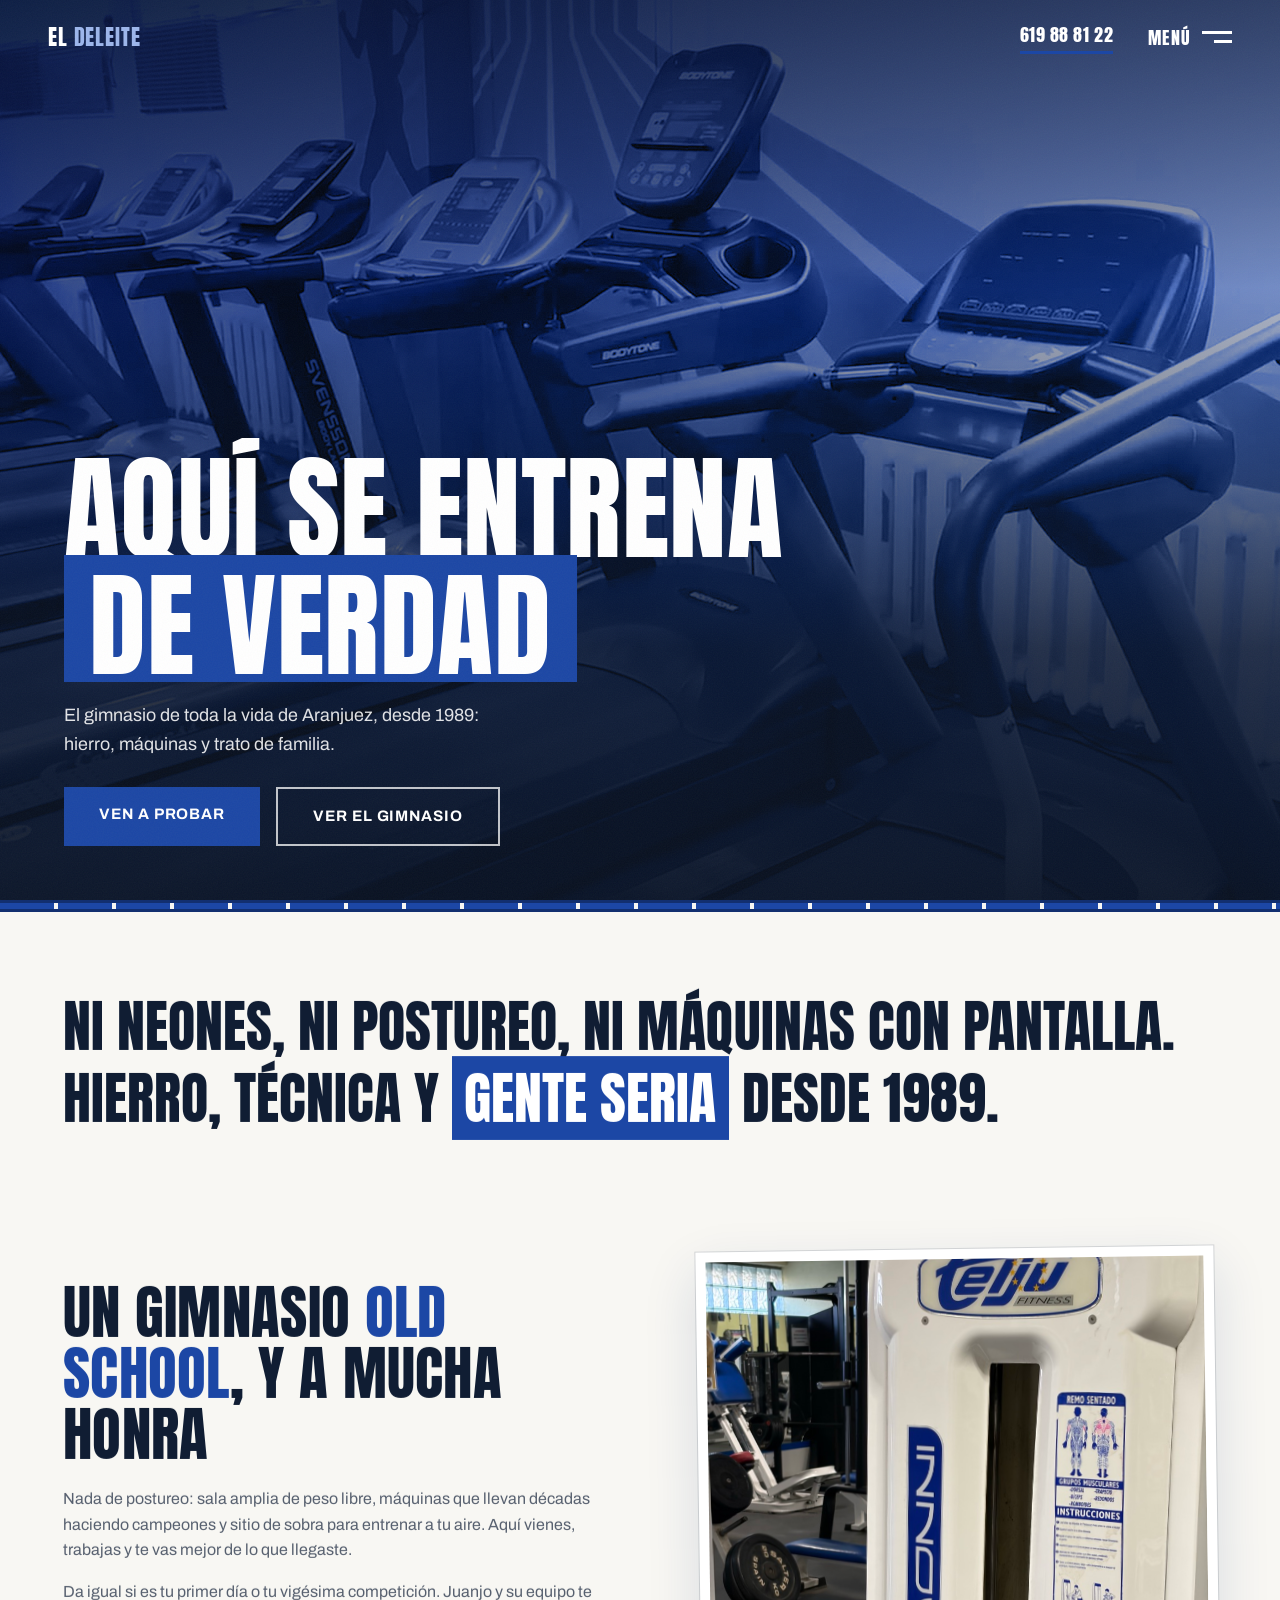
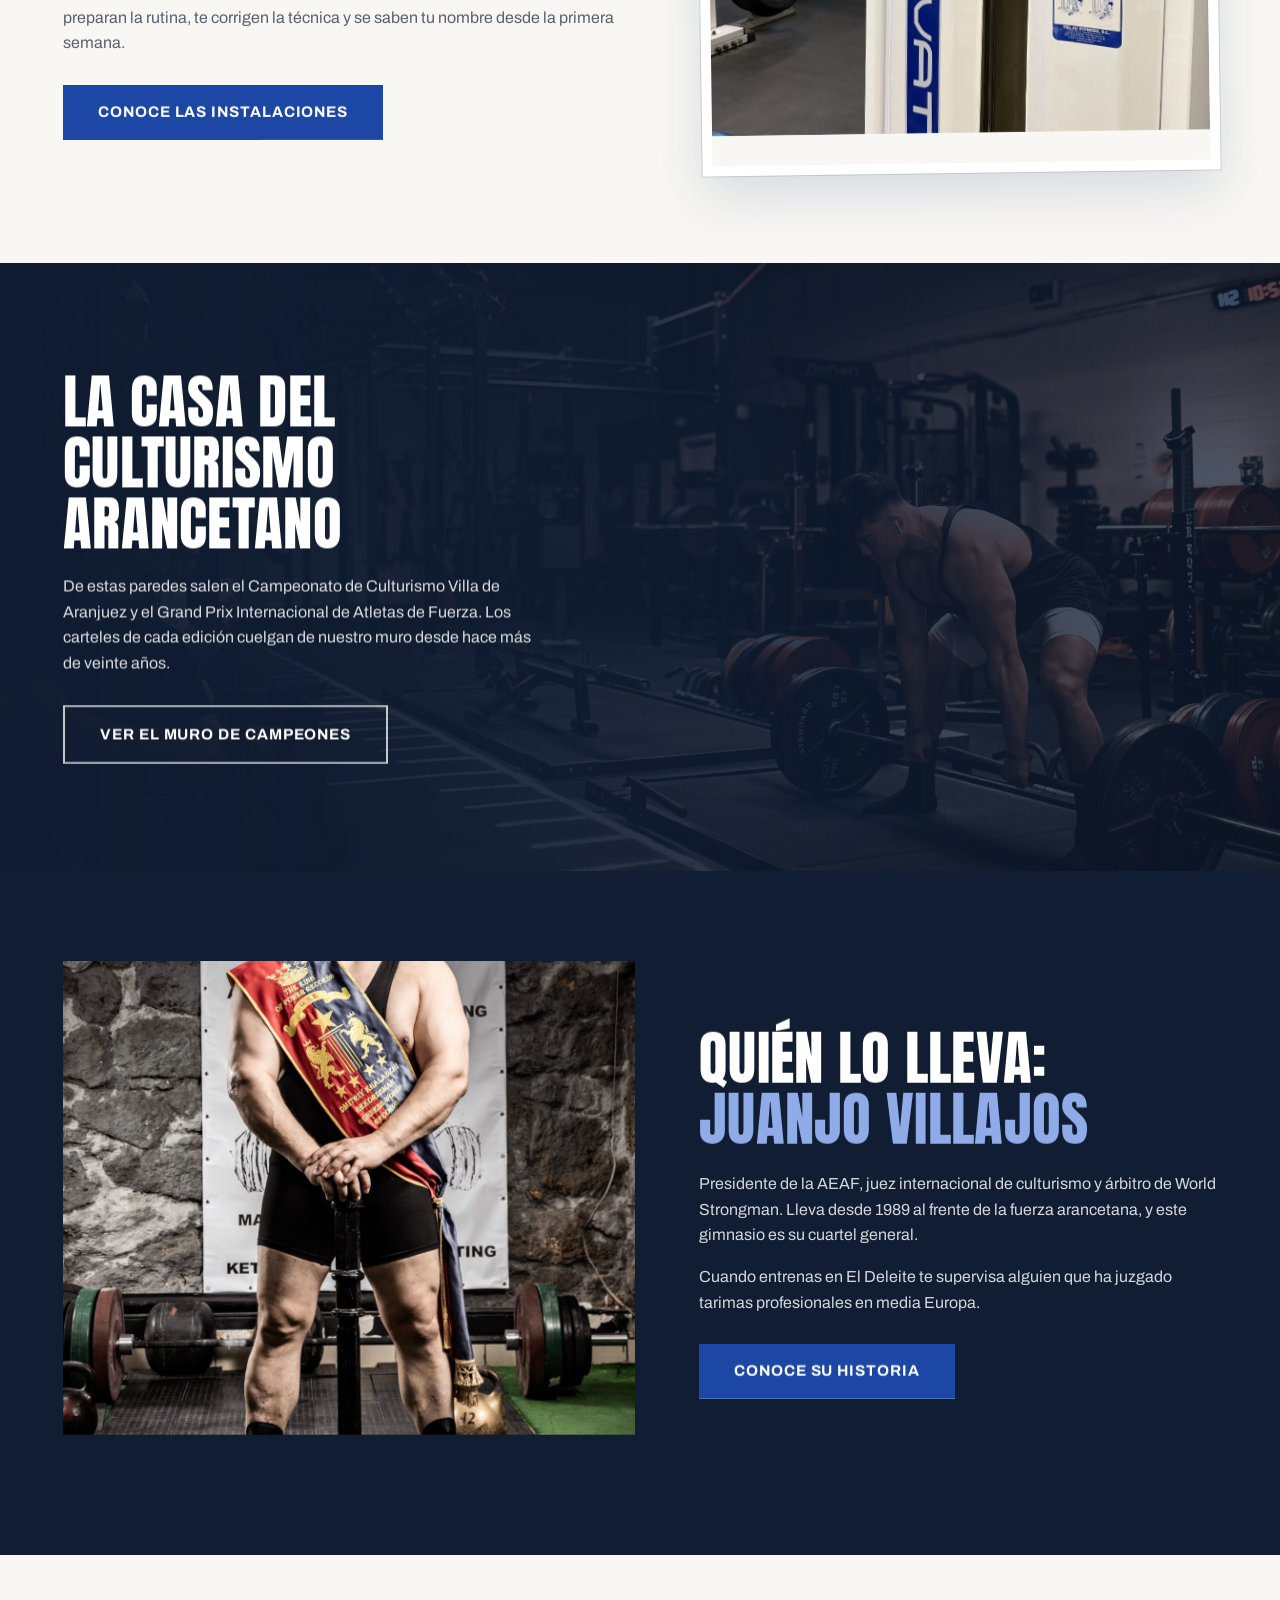
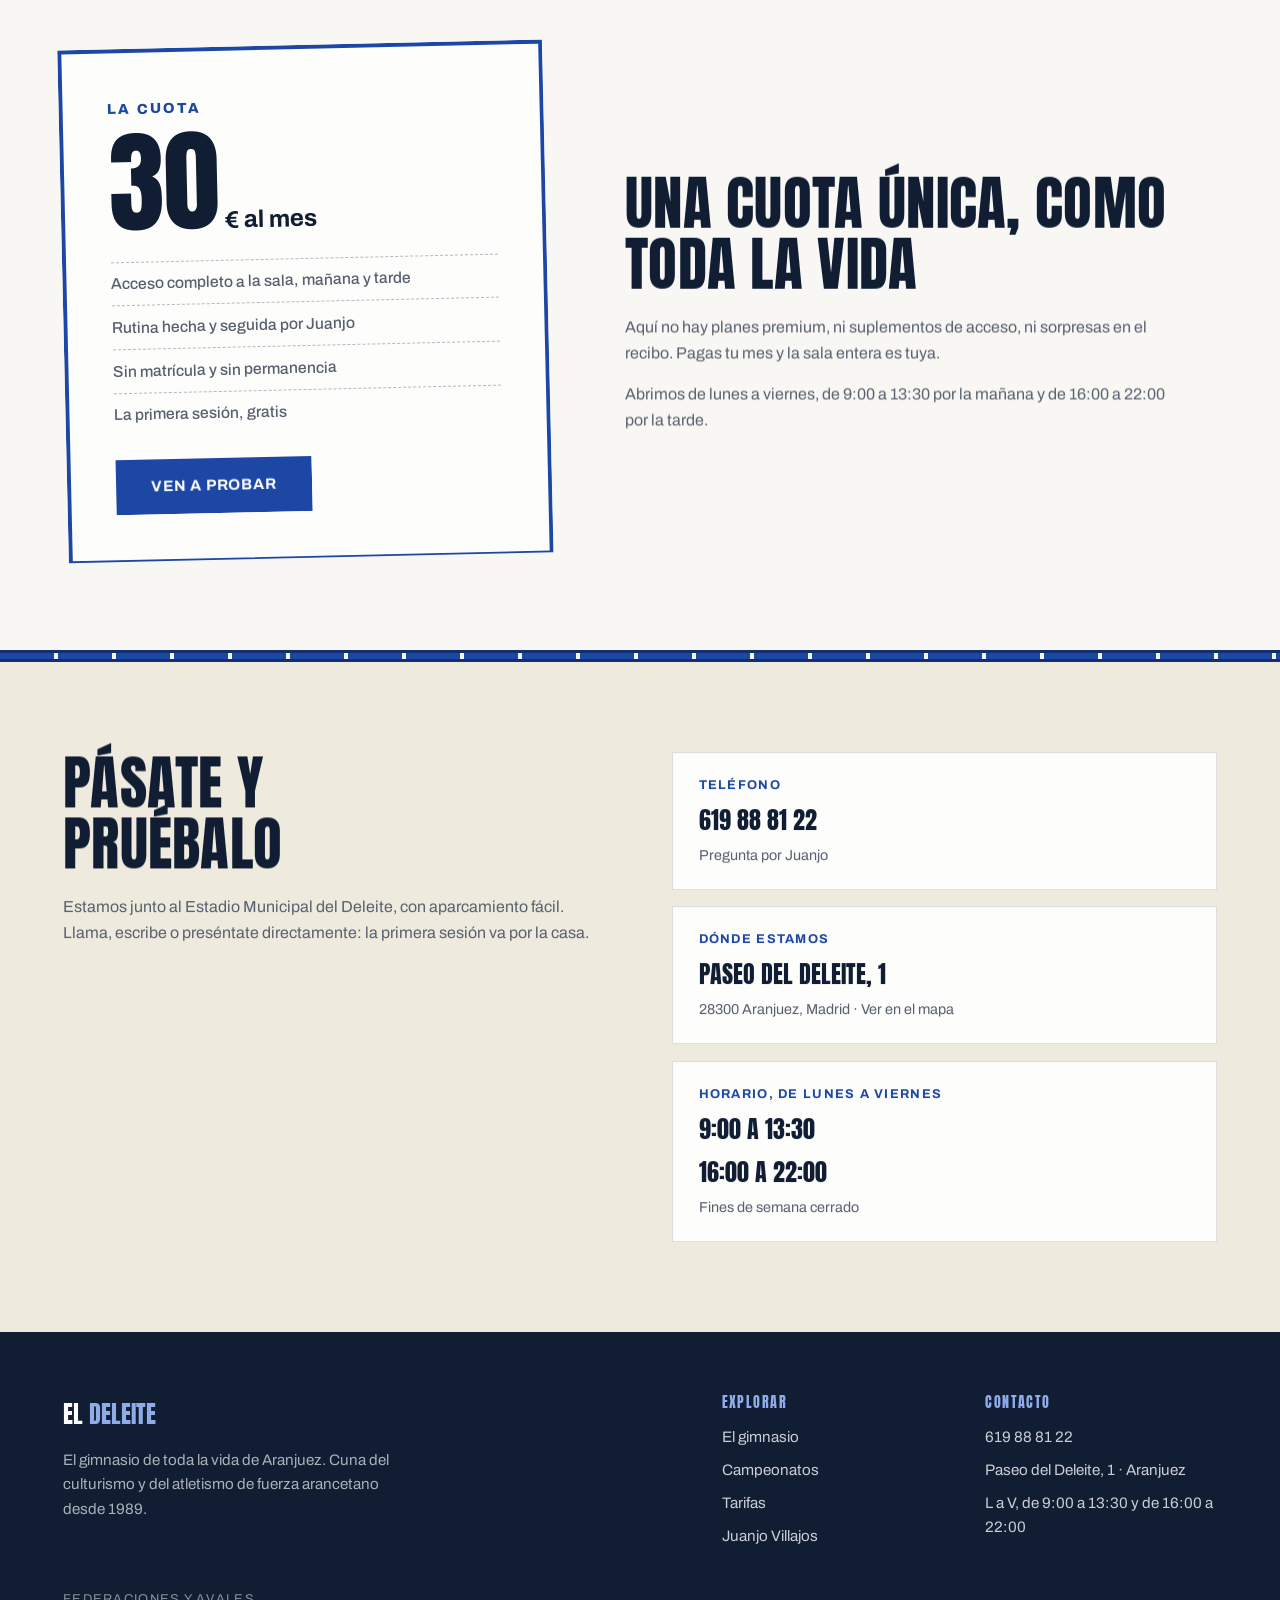
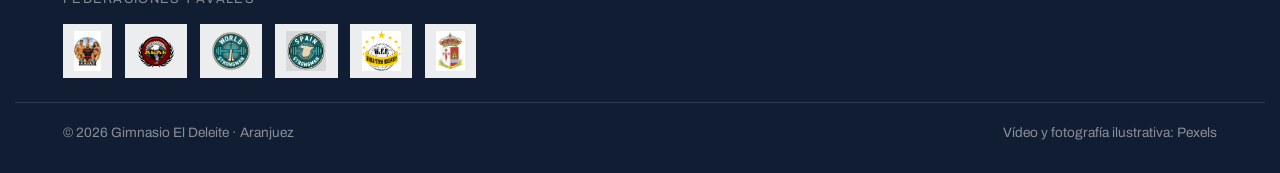
==== commit 94961932: "Evita que el titular del hero pueda quedarse invisible El estado de reposo en CSS era translateY(110" ====
--- a/index.html
+++ b/index.html
@@ -9,7 +9,7 @@
   <link rel="preconnect" href="https://fonts.googleapis.com">
   <link rel="preconnect" href="https://fonts.gstatic.com" crossorigin>
   <link href="https://fonts.googleapis.com/css2?family=Anton&family=Archivo:wght@400;500;600;700;800&display=swap" rel="stylesheet">
-  <link rel="stylesheet" href="css/styles.css?v=8">
+  <link rel="stylesheet" href="css/styles.css?v=10">
 </head>
 <body>
 
@@ -214,6 +214,6 @@
 
   <script src="js/vendor/gsap.min.js"></script>
   <script src="js/vendor/ScrollTrigger.min.js"></script>
-  <script src="js/main.js?v=8"></script>
+  <script src="js/main.js?v=10"></script>
 </body>
 </html>
--- a/css/styles.css
+++ b/css/styles.css
@@ -427,10 +427,11 @@
 }
 .hero__title .line__inner {
   display: block;
-  transform: translateY(110%);
-}
-.no-js .hero__title .line__inner,
-.no-anim .hero__title .line__inner { transform: none; }
+  /* En reposo el titular se ve. Si GSAP no llega a cargar, el H1 nunca
+     se queda invisible; cuando si carga, el propio JS lo oculta con
+     gsap.set justo antes de animarlo hacia arriba. */
+  transform: none;
+}
 
 .hero__sub {
   margin-top: 1.2rem;
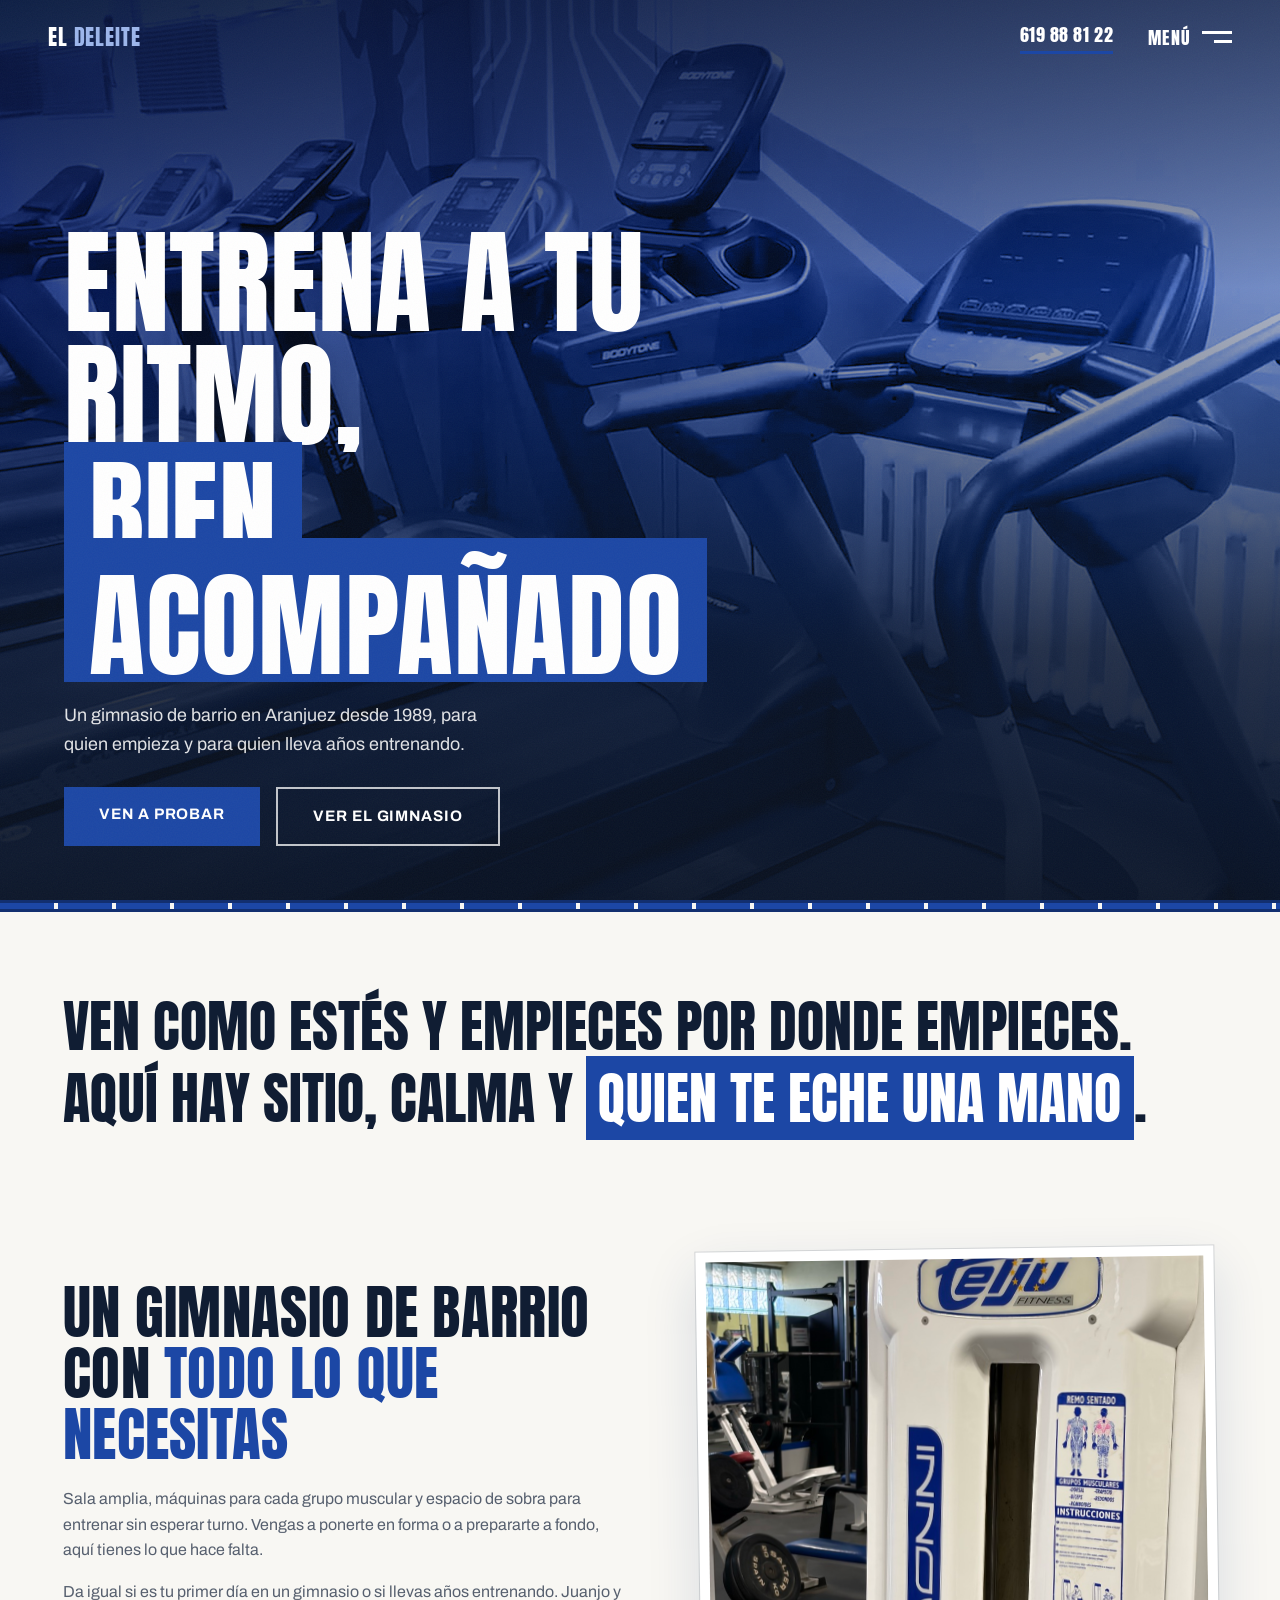
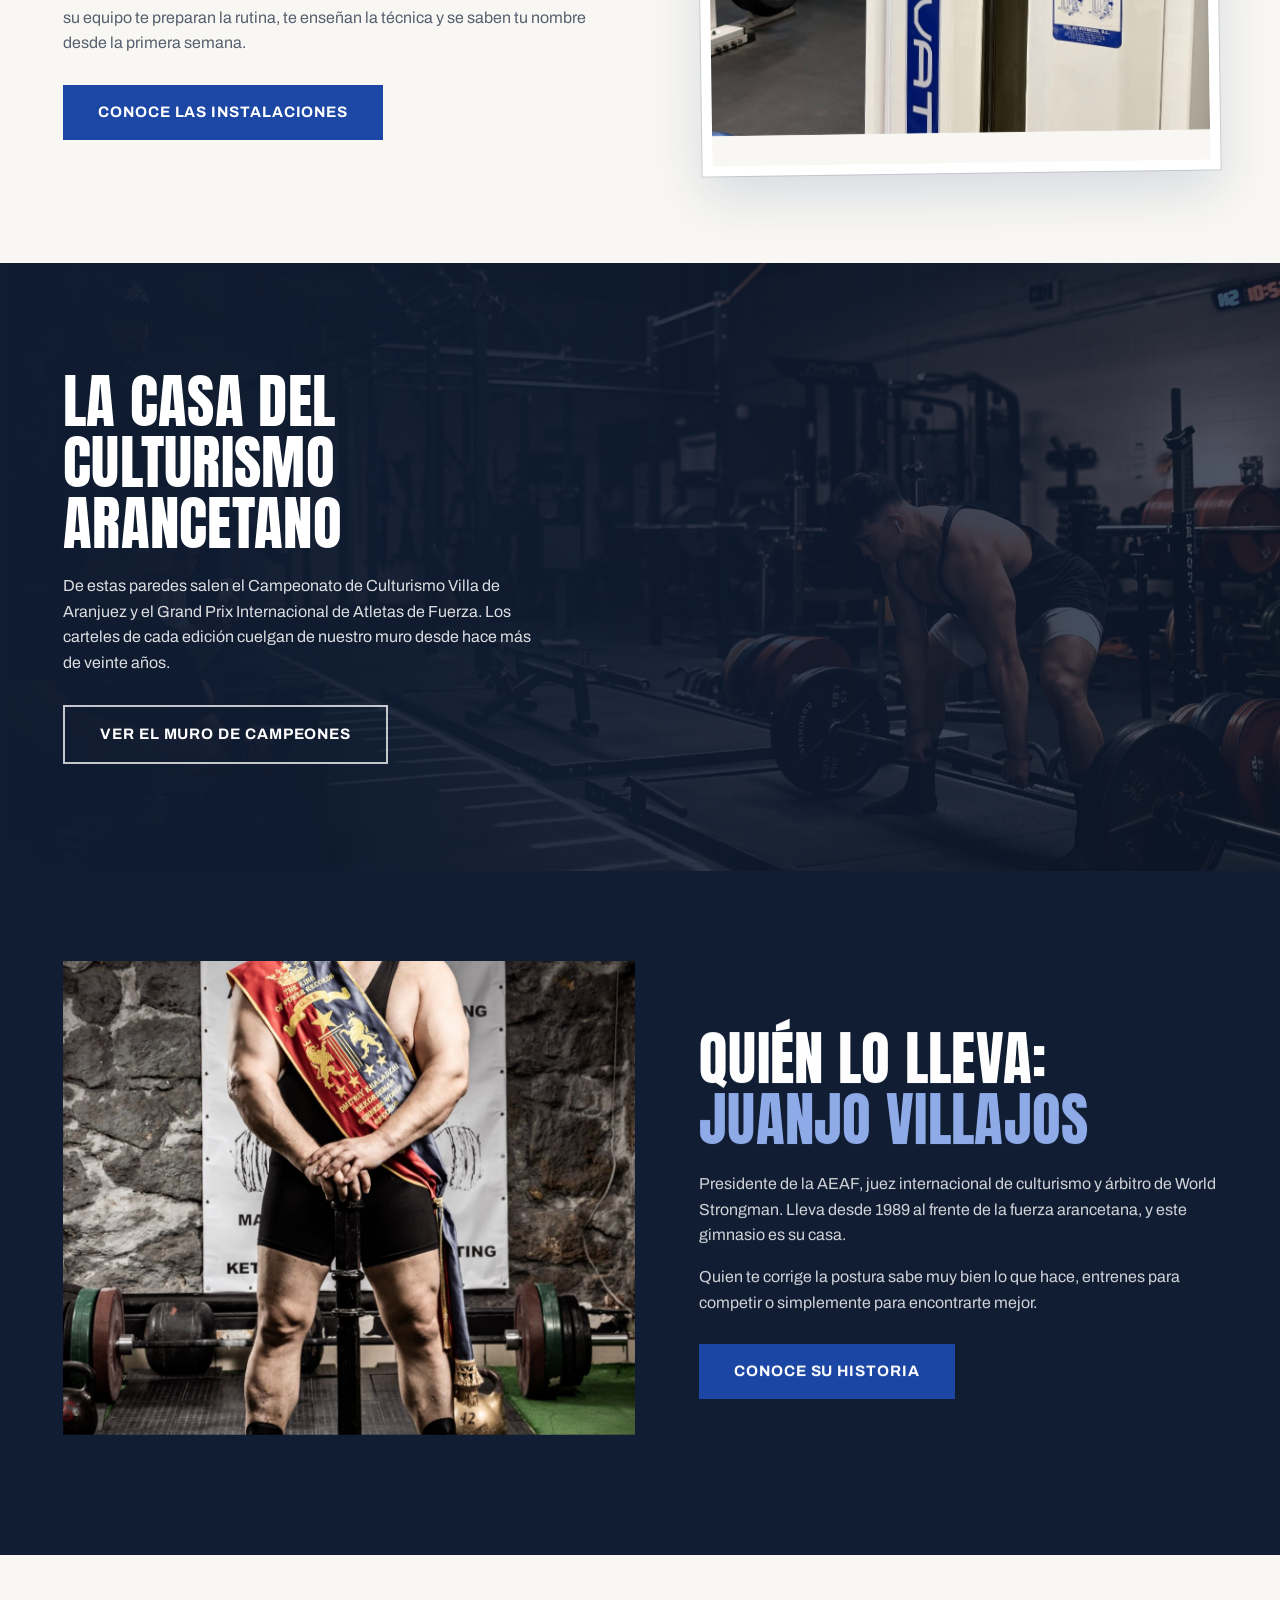
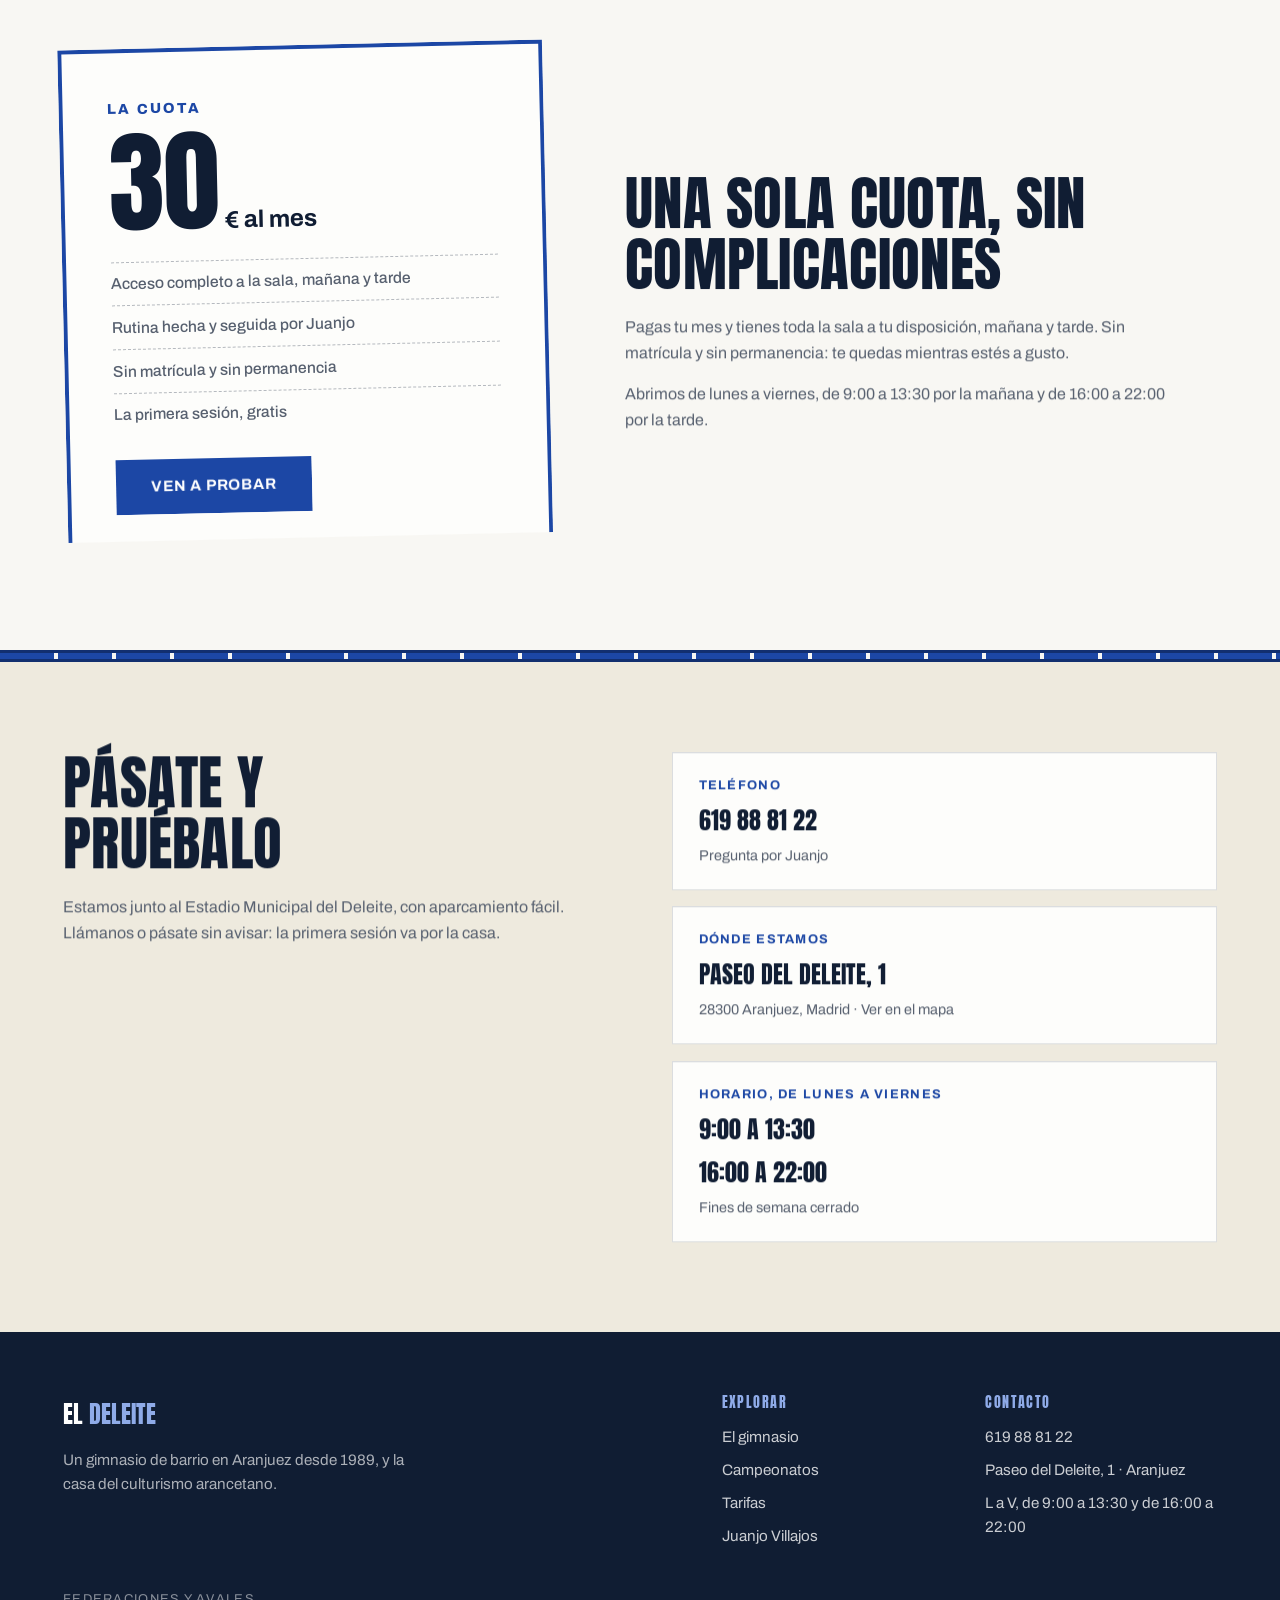
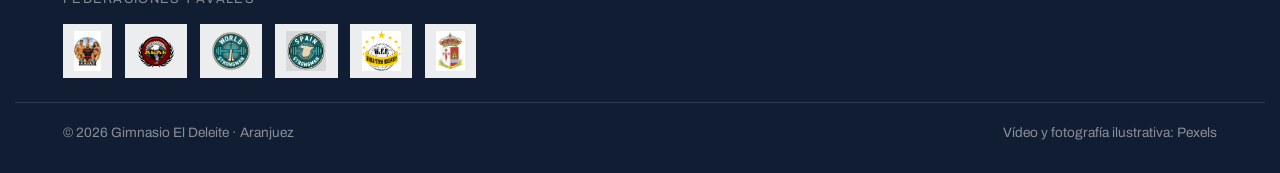
==== commit 8addb368: "Suaviza el tono de los textos para que inviten a apuntarse El copy anterior marcaba territorio ("aqu" ====
--- a/index.html
+++ b/index.html
@@ -4,12 +4,12 @@
   <meta charset="UTF-8">
   <meta name="viewport" content="width=device-width, initial-scale=1.0">
   <title>Gimnasio El Deleite · Aranjuez</title>
-  <meta name="description" content="Gimnasio El Deleite, el gimnasio de toda la vida de Aranjuez: peso libre, máquinas y trato de familia junto al Estadio del Deleite. Cuna del culturismo y la fuerza arancetana desde 1989.">
+  <meta name="description" content="Gimnasio El Deleite: un gimnasio de barrio en Aranjuez desde 1989, con sala amplia, máquinas para todos los niveles y trato cercano. Cuota única de 30 € al mes.">
   <link rel="icon" href="data:image/svg+xml,%3Csvg xmlns='http://www.w3.org/2000/svg' viewBox='0 0 32 32'%3E%3Crect width='32' height='32' fill='%231c47a5'/%3E%3Ctext x='16' y='23' font-family='Arial Black' font-size='14' font-weight='900' fill='%23ffffff' text-anchor='middle'%3EED%3C/text%3E%3C/svg%3E">
   <link rel="preconnect" href="https://fonts.googleapis.com">
   <link rel="preconnect" href="https://fonts.gstatic.com" crossorigin>
   <link href="https://fonts.googleapis.com/css2?family=Anton&family=Archivo:wght@400;500;600;700;800&display=swap" rel="stylesheet">
-  <link rel="stylesheet" href="css/styles.css?v=10">
+  <link rel="stylesheet" href="css/styles.css?v=11">
 </head>
 <body>
 
@@ -64,10 +64,10 @@
     <div class="hero__scrim" aria-hidden="true"></div>
     <div class="hero__content">
       <h1 class="hero__title">
-        <span class="line"><span class="line__inner">Aquí se entrena</span></span>
-        <span class="line"><span class="line__inner"><span class="hl">de verdad</span></span></span>
+        <span class="line"><span class="line__inner">Entrena a tu ritmo,</span></span>
+        <span class="line"><span class="line__inner"><span class="hl">bien acompañado</span></span></span>
       </h1>
-      <p class="hero__sub">El gimnasio de toda la vida de Aranjuez, desde 1989: hierro, máquinas y trato de familia.</p>
+      <p class="hero__sub">Un gimnasio de barrio en Aranjuez desde 1989, para quien empieza y para quien lleva años entrenando.</p>
       <div class="hero__actions">
         <a class="btn btn--azul magnetic" href="#contacto">Ven a probar</a>
         <a class="btn btn--ghost-light magnetic" href="gimnasio.html">Ver el gimnasio</a>
@@ -79,16 +79,16 @@
 
   <!-- MANIFIESTO -->
   <section class="manifesto">
-    <p class="manifesto__line anim-head">Ni neones, ni postureo, ni máquinas con pantalla.</p>
-    <p class="manifesto__line anim-head">Hierro, técnica y <span class="hl">gente seria</span> desde 1989.</p>
+    <p class="manifesto__line anim-head">Ven como estés y empieces por donde empieces.</p>
+    <p class="manifesto__line anim-head">Aquí hay sitio, calma y <span class="hl">quien te eche una mano</span>.</p>
   </section>
 
   <!-- EL GIMNASIO -->
   <section class="split">
     <div class="split__text">
-      <h2 class="anim-head">Un gimnasio <em>old school</em>, y a mucha honra</h2>
-      <p class="anim-up">Nada de postureo: sala amplia de peso libre, máquinas que llevan décadas haciendo campeones y sitio de sobra para entrenar a tu aire. Aquí vienes, trabajas y te vas mejor de lo que llegaste.</p>
-      <p class="anim-up">Da igual si es tu primer día o tu vigésima competición. Juanjo y su equipo te preparan la rutina, te corrigen la técnica y se saben tu nombre desde la primera semana.</p>
+      <h2 class="anim-head">Un gimnasio de barrio con <em>todo lo que necesitas</em></h2>
+      <p class="anim-up">Sala amplia, máquinas para cada grupo muscular y espacio de sobra para entrenar sin esperar turno. Vengas a ponerte en forma o a prepararte a fondo, aquí tienes lo que hace falta.</p>
+      <p class="anim-up">Da igual si es tu primer día en un gimnasio o si llevas años entrenando. Juanjo y su equipo te preparan la rutina, te enseñan la técnica y se saben tu nombre desde la primera semana.</p>
       <a class="btn btn--azul magnetic anim-up" href="gimnasio.html">Conoce las instalaciones</a>
     </div>
     <div class="split__media split__media--frame anim-reveal">
@@ -111,8 +111,8 @@
     <div class="split split--flip">
       <div class="split__text">
         <h2 class="anim-head">Quién lo lleva: <em>Juanjo Villajos</em></h2>
-        <p class="anim-up">Presidente de la AEAF, juez internacional de culturismo y árbitro de World Strongman. Lleva desde 1989 al frente de la fuerza arancetana, y este gimnasio es su cuartel general.</p>
-        <p class="anim-up">Cuando entrenas en El Deleite te supervisa alguien que ha juzgado tarimas profesionales en media Europa.</p>
+        <p class="anim-up">Presidente de la AEAF, juez internacional de culturismo y árbitro de World Strongman. Lleva desde 1989 al frente de la fuerza arancetana, y este gimnasio es su casa.</p>
+        <p class="anim-up">Quien te corrige la postura sabe muy bien lo que hace, entrenes para competir o simplemente para encontrarte mejor.</p>
         <a class="btn btn--azul magnetic anim-up" href="https://www.juanjovillajos.es" target="_blank" rel="noopener noreferrer">Conoce su historia</a>
       </div>
       <div class="split__media anim-reveal">
@@ -136,8 +136,8 @@
         <a class="btn btn--azul magnetic" href="#contacto">Ven a probar</a>
       </div>
       <div class="fee__text">
-        <h2 class="anim-head">Una cuota única, como toda la vida</h2>
-        <p class="anim-up">Aquí no hay planes premium, ni suplementos de acceso, ni sorpresas en el recibo. Pagas tu mes y la sala entera es tuya.</p>
+        <h2 class="anim-head">Una sola cuota, sin complicaciones</h2>
+        <p class="anim-up">Pagas tu mes y tienes toda la sala a tu disposición, mañana y tarde. Sin matrícula y sin permanencia: te quedas mientras estés a gusto.</p>
         <p class="anim-up">Abrimos de lunes a viernes, de 9:00 a 13:30 por la mañana y de 16:00 a 22:00 por la tarde.</p>
       </div>
     </div>
@@ -150,7 +150,7 @@
     <div class="contact__inner">
       <div class="contact__intro">
         <h2 class="anim-head">Pásate y pruébalo</h2>
-        <p class="anim-up">Estamos junto al Estadio Municipal del Deleite, con aparcamiento fácil. Llama, escribe o preséntate directamente: la primera sesión va por la casa.</p>
+        <p class="anim-up">Estamos junto al Estadio Municipal del Deleite, con aparcamiento fácil. Llámanos o pásate sin avisar: la primera sesión va por la casa.</p>
       </div>
       <div class="contact__cards">
         <a class="contact__card anim-up magnetic" href="tel:+34619888122">
@@ -177,7 +177,7 @@
     <div class="footer__main">
       <div class="footer__brand">
         <a class="footer__logo" href="index.html">EL <span>DELEITE</span></a>
-        <p class="footer__tag">El gimnasio de toda la vida de Aranjuez. Cuna del culturismo y del atletismo de fuerza arancetano desde 1989.</p>
+        <p class="footer__tag">Un gimnasio de barrio en Aranjuez desde 1989, y la casa del culturismo arancetano.</p>
       </div>
       <nav class="footer__nav" aria-label="Enlaces del pie">
         <div class="footer__col">
@@ -214,6 +214,6 @@
 
   <script src="js/vendor/gsap.min.js"></script>
   <script src="js/vendor/ScrollTrigger.min.js"></script>
-  <script src="js/main.js?v=10"></script>
+  <script src="js/main.js?v=11"></script>
 </body>
 </html>
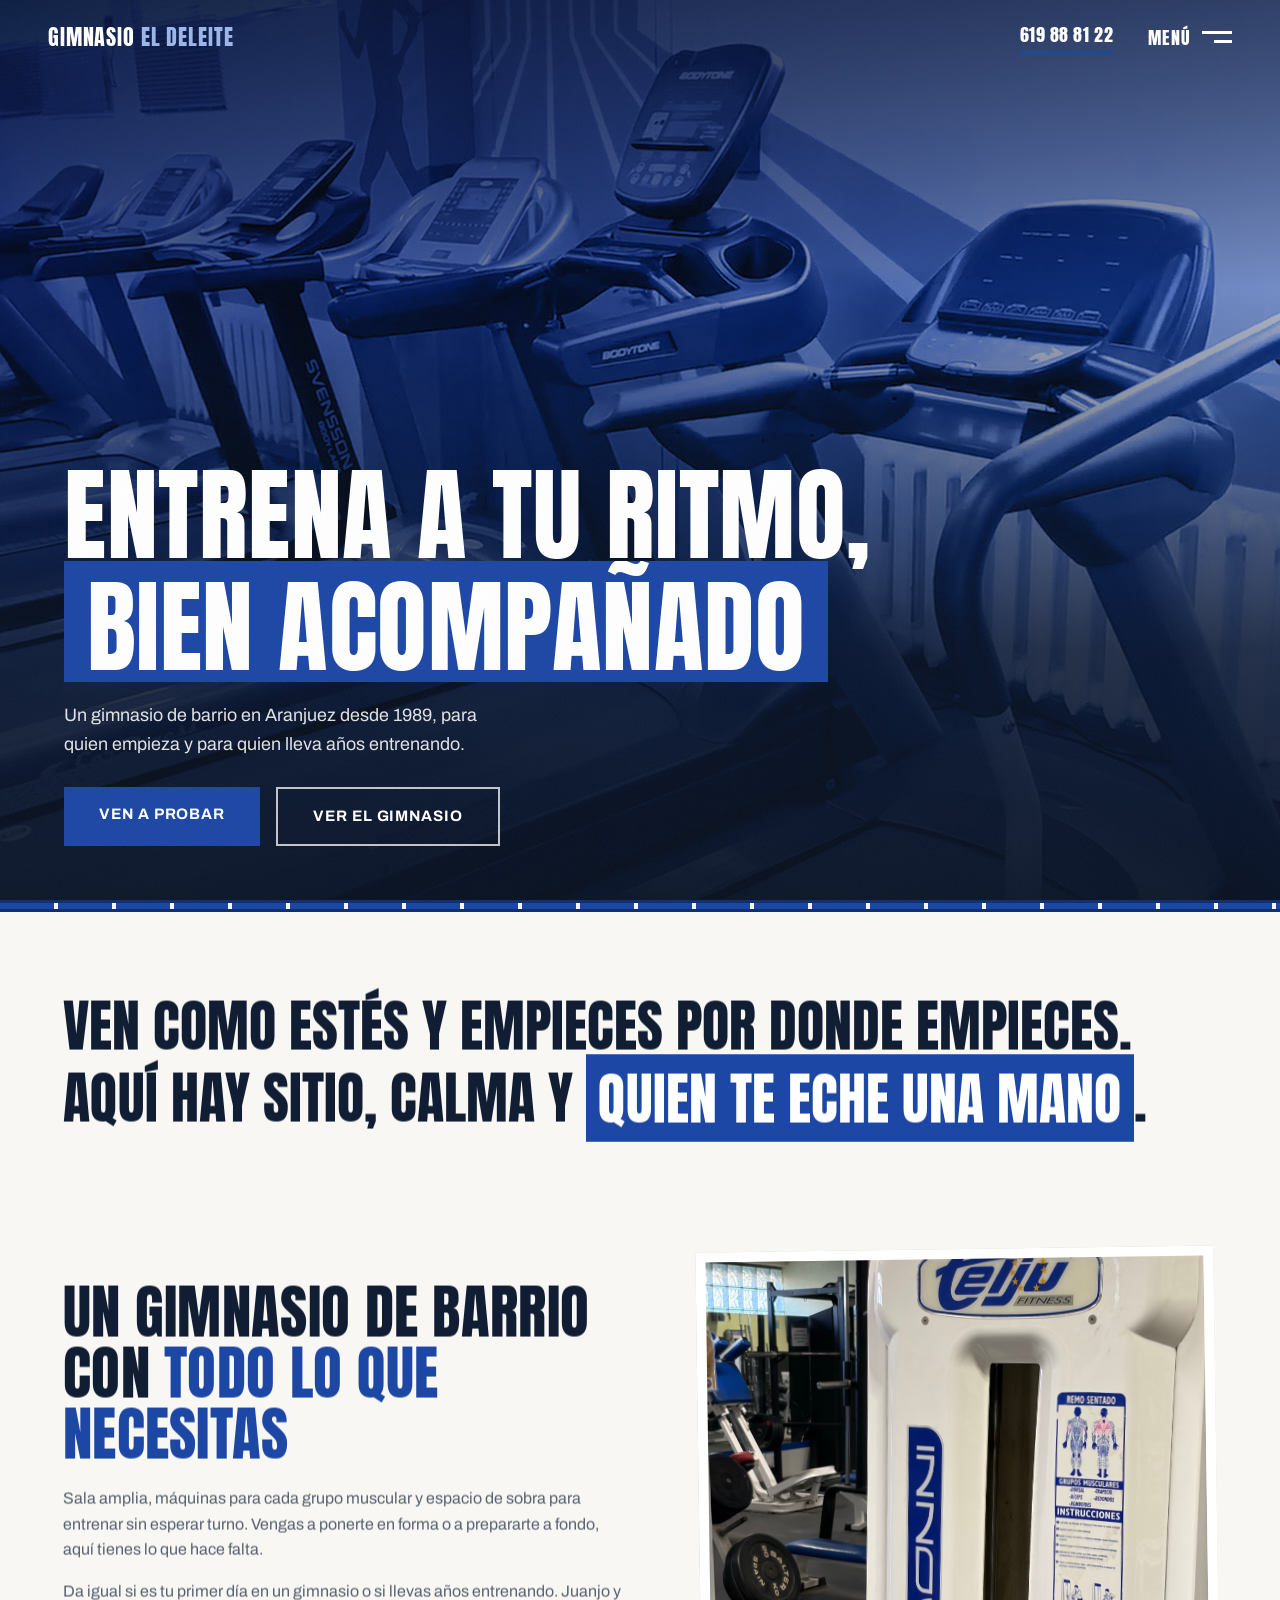
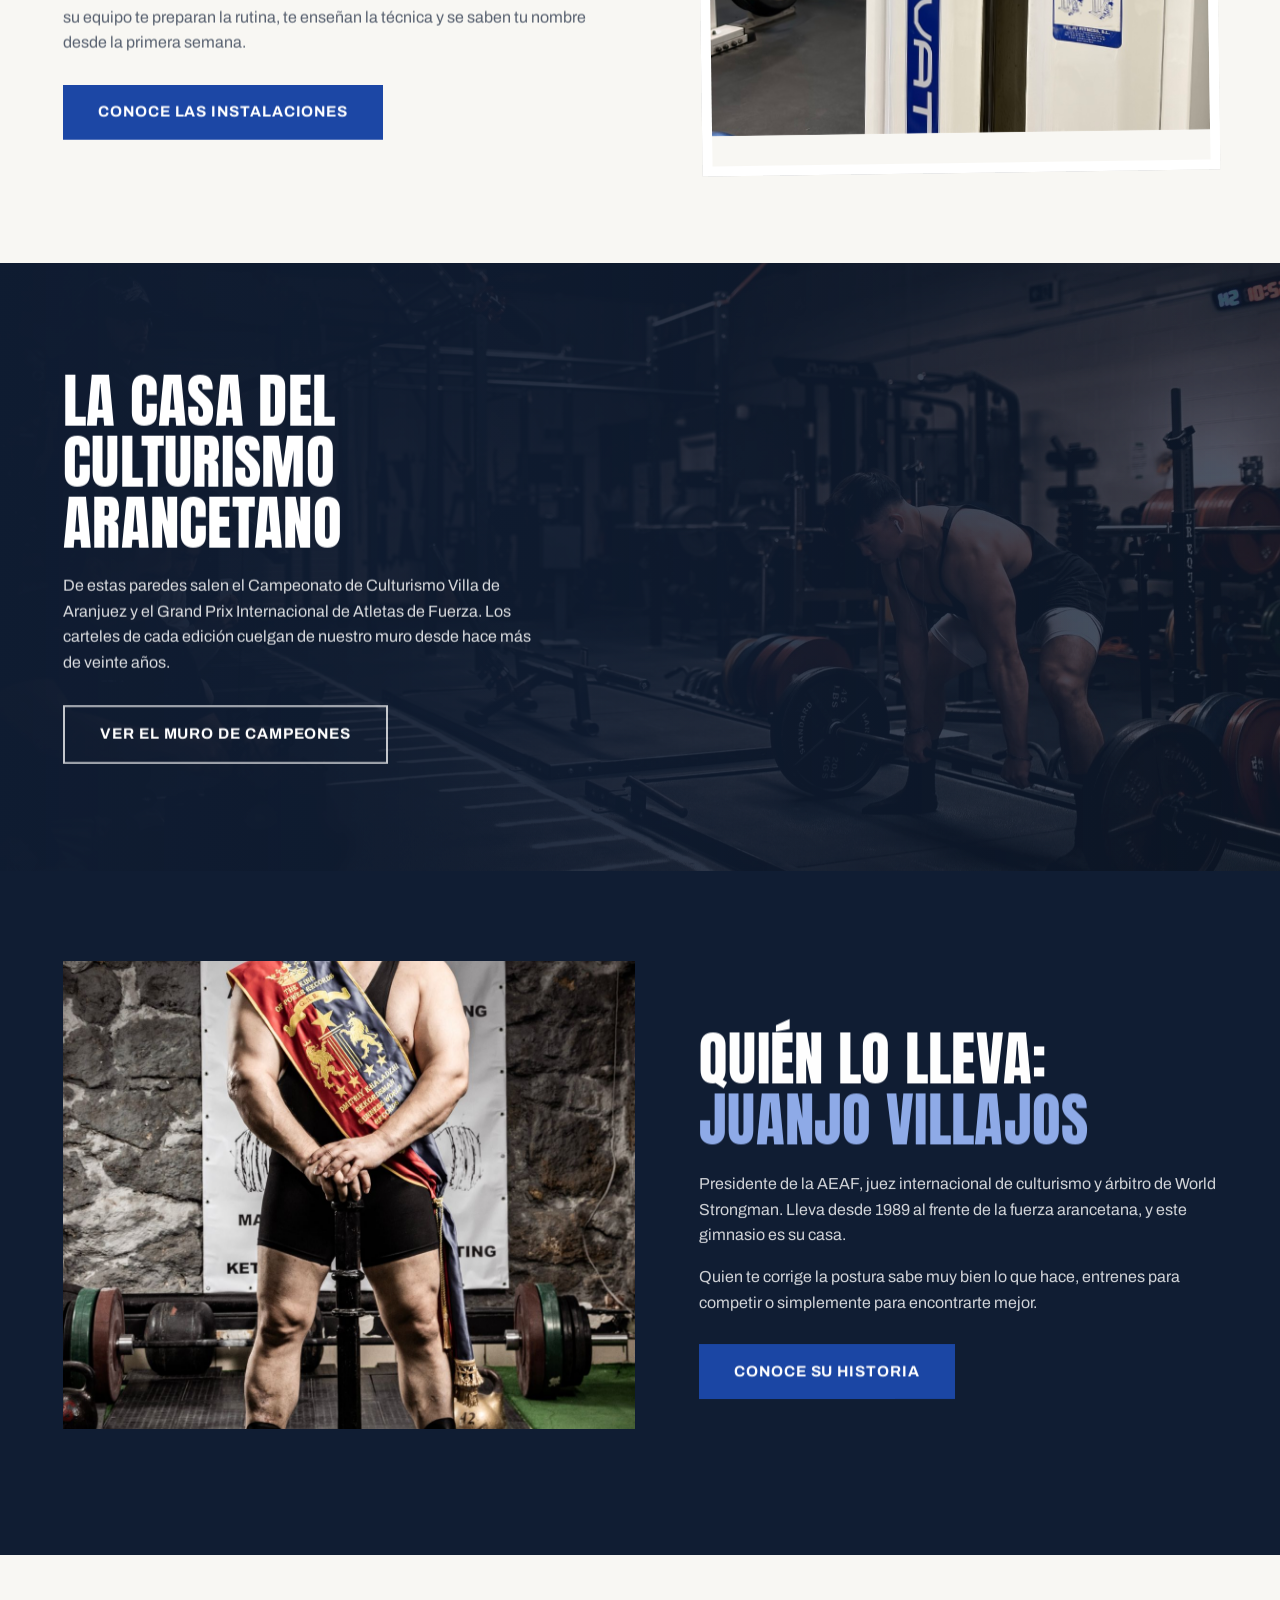
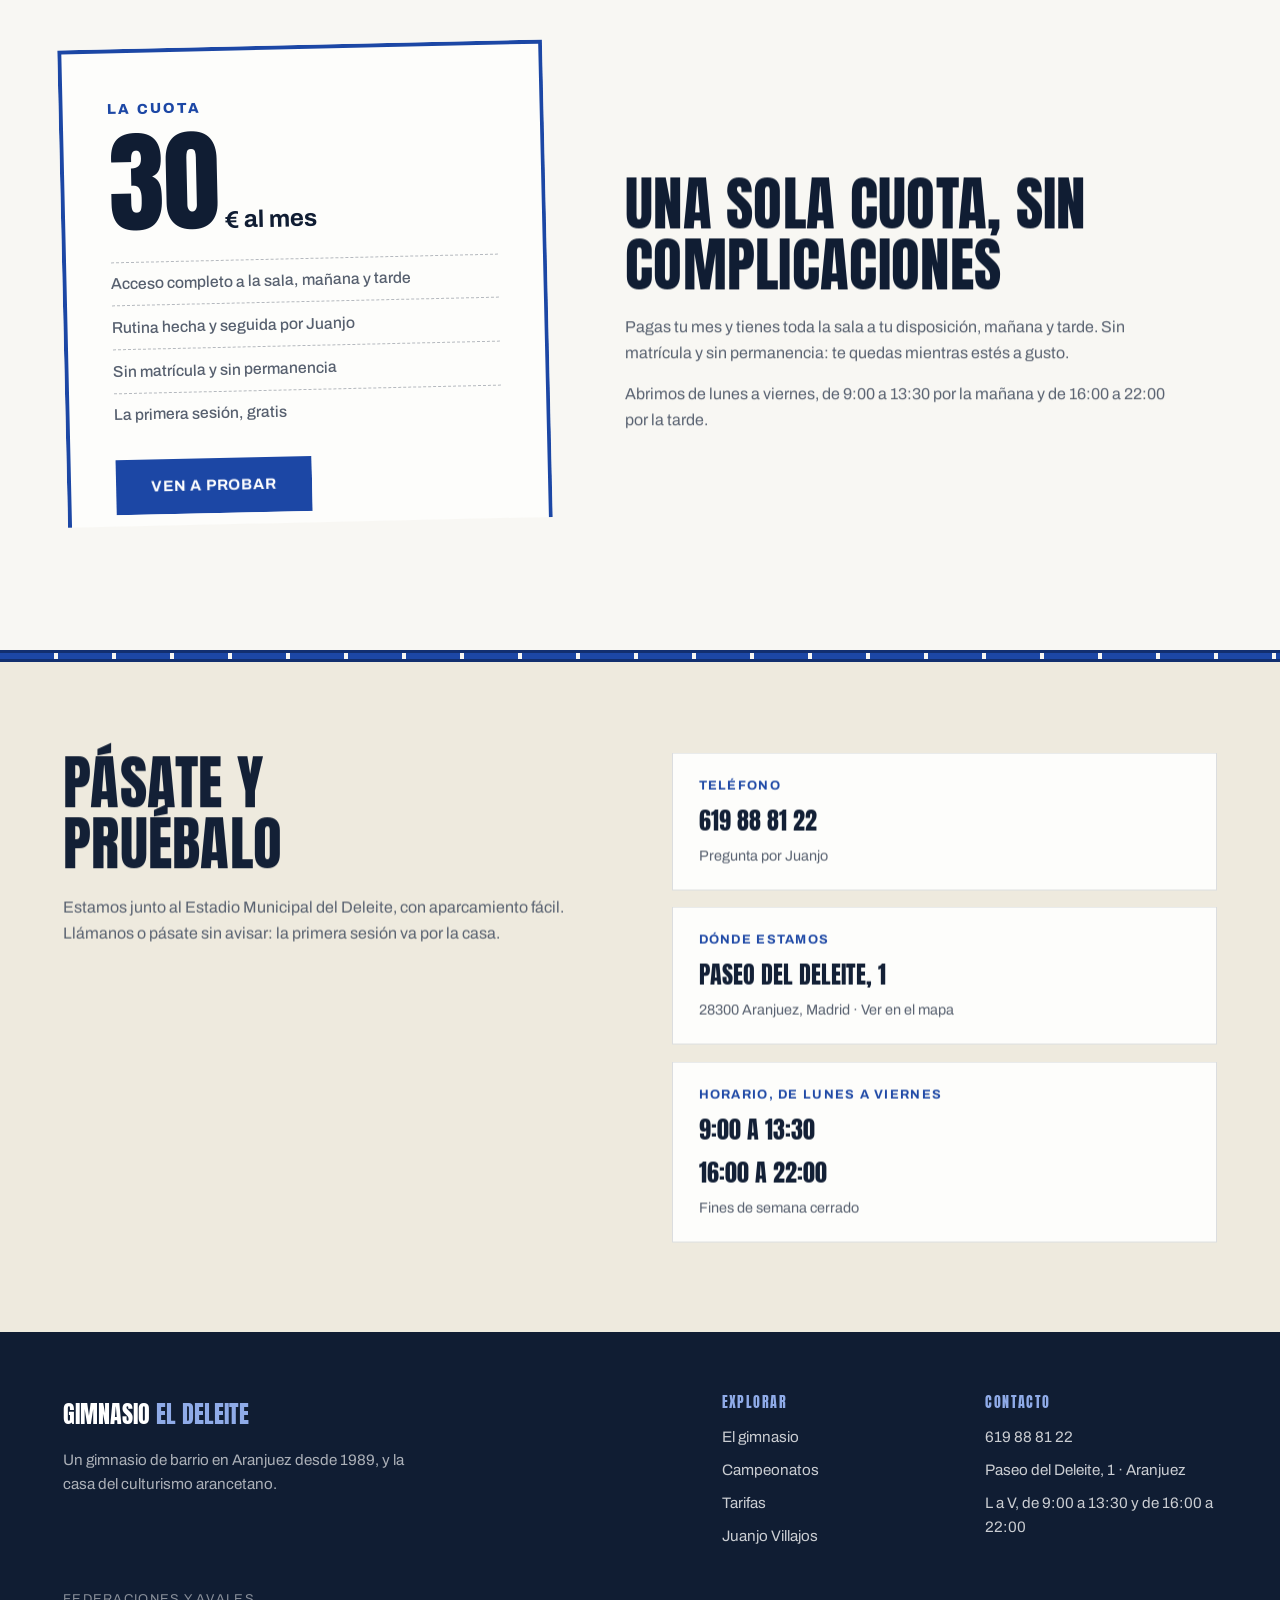
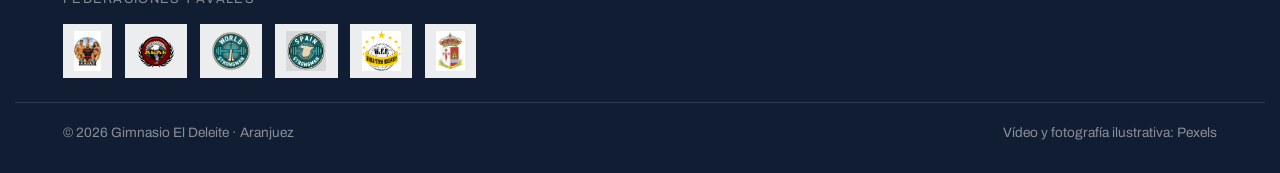
==== commit 054aa891: "Arregla el hero, renombra la marca, anade carteles e icono propio - Hero: el titular se partia en cu" ====
--- a/index.html
+++ b/index.html
@@ -5,18 +5,19 @@
   <meta name="viewport" content="width=device-width, initial-scale=1.0">
   <title>Gimnasio El Deleite · Aranjuez</title>
   <meta name="description" content="Gimnasio El Deleite: un gimnasio de barrio en Aranjuez desde 1989, con sala amplia, máquinas para todos los niveles y trato cercano. Cuota única de 30 € al mes.">
-  <link rel="icon" href="data:image/svg+xml,%3Csvg xmlns='http://www.w3.org/2000/svg' viewBox='0 0 32 32'%3E%3Crect width='32' height='32' fill='%231c47a5'/%3E%3Ctext x='16' y='23' font-family='Arial Black' font-size='14' font-weight='900' fill='%23ffffff' text-anchor='middle'%3EED%3C/text%3E%3C/svg%3E">
+  <link rel="icon" type="image/png" sizes="32x32" href="assets/icono-32.png">
+  <link rel="apple-touch-icon" sizes="180x180" href="assets/icono-180.png">
   <link rel="preconnect" href="https://fonts.googleapis.com">
   <link rel="preconnect" href="https://fonts.gstatic.com" crossorigin>
   <link href="https://fonts.googleapis.com/css2?family=Anton&family=Archivo:wght@400;500;600;700;800&display=swap" rel="stylesheet">
-  <link rel="stylesheet" href="css/styles.css?v=11">
+  <link rel="stylesheet" href="css/styles.css?v=13">
 </head>
 <body>
 
   <div id="top-sentinel" aria-hidden="true"></div>
 
   <header class="nav nav--overlay" id="nav">
-    <a class="nav__brand" href="index.html">EL <span>DELEITE</span></a>
+    <a class="nav__brand" href="index.html">Gimnasio <span>El Deleite</span></a>
     <div class="nav__right">
       <a class="nav__tel" href="tel:+34619888122">619 88 81 22</a>
       <button class="nav__menu" id="navToggle" aria-expanded="false" aria-controls="menu">
@@ -176,7 +177,7 @@
   <footer class="footer">
     <div class="footer__main">
       <div class="footer__brand">
-        <a class="footer__logo" href="index.html">EL <span>DELEITE</span></a>
+        <a class="footer__logo" href="index.html">Gimnasio <span>El Deleite</span></a>
         <p class="footer__tag">Un gimnasio de barrio en Aranjuez desde 1989, y la casa del culturismo arancetano.</p>
       </div>
       <nav class="footer__nav" aria-label="Enlaces del pie">
@@ -214,6 +215,6 @@
 
   <script src="js/vendor/gsap.min.js"></script>
   <script src="js/vendor/ScrollTrigger.min.js"></script>
-  <script src="js/main.js?v=11"></script>
+  <script src="js/main.js?v=13"></script>
 </body>
 </html>
--- a/css/styles.css
+++ b/css/styles.css
@@ -71,7 +71,7 @@
 .hl {
   background: var(--azul);
   color: #fff;
-  padding: 0 0.22em;
+  padding: 0.04em 0.22em;
   box-decoration-break: clone;
   -webkit-box-decoration-break: clone;
 }
@@ -162,9 +162,10 @@
 
 .nav__brand {
   font-family: var(--font-display);
-  font-size: 1.35rem;
+  font-size: clamp(1rem, 3.2vw, 1.35rem);
   letter-spacing: 0.04em;
   text-decoration: none;
+  white-space: nowrap;
   color: var(--ink);
   text-transform: uppercase;
 }
@@ -237,12 +238,17 @@
   display: grid;
   grid-template-columns: 1.15fr 0.85fr;
   transform: translateY(-100%);
-  transition: transform 0.55s cubic-bezier(0.76, 0, 0.24, 1);
+  /* Al cerrar, la visibilidad espera a que termine el deslizamiento;
+     si no, el panel desaparece de golpe y el cierre se ve brusco. */
+  transition: transform 0.5s cubic-bezier(0.65, 0, 0.35, 1),
+              visibility 0s linear 0.5s;
   visibility: hidden;
 }
 .menu.is-open {
   transform: translateY(0);
   visibility: visible;
+  transition: transform 0.55s cubic-bezier(0.16, 1, 0.3, 1),
+              visibility 0s linear 0s;
 }
 
 .menu__close {
@@ -409,13 +415,16 @@
   position: relative;
   z-index: 2;
   padding: 0 clamp(1.2rem, 5vw, 4rem) clamp(2.5rem, 6vh, 4.5rem);
-  max-width: 900px;
+  /* Suficiente para que el titular quepa en una linea por renglon:
+     necesita ~7.8em de ancho y la letra llega a 6.8rem */
+  max-width: 1120px;
 }
 
 .hero__title {
-  font-size: clamp(3rem, 9.5vw, 7.2rem);
-  color: #fff;
-  line-height: 0.98;
+  font-size: clamp(2.1rem, 8vw, 6.8rem);
+  color: #fff;
+  /* 1.06 deja sitio a la tilde de la N y al acento de RITMO */
+  line-height: 1.06;
 }
 
 .hero__title .line {
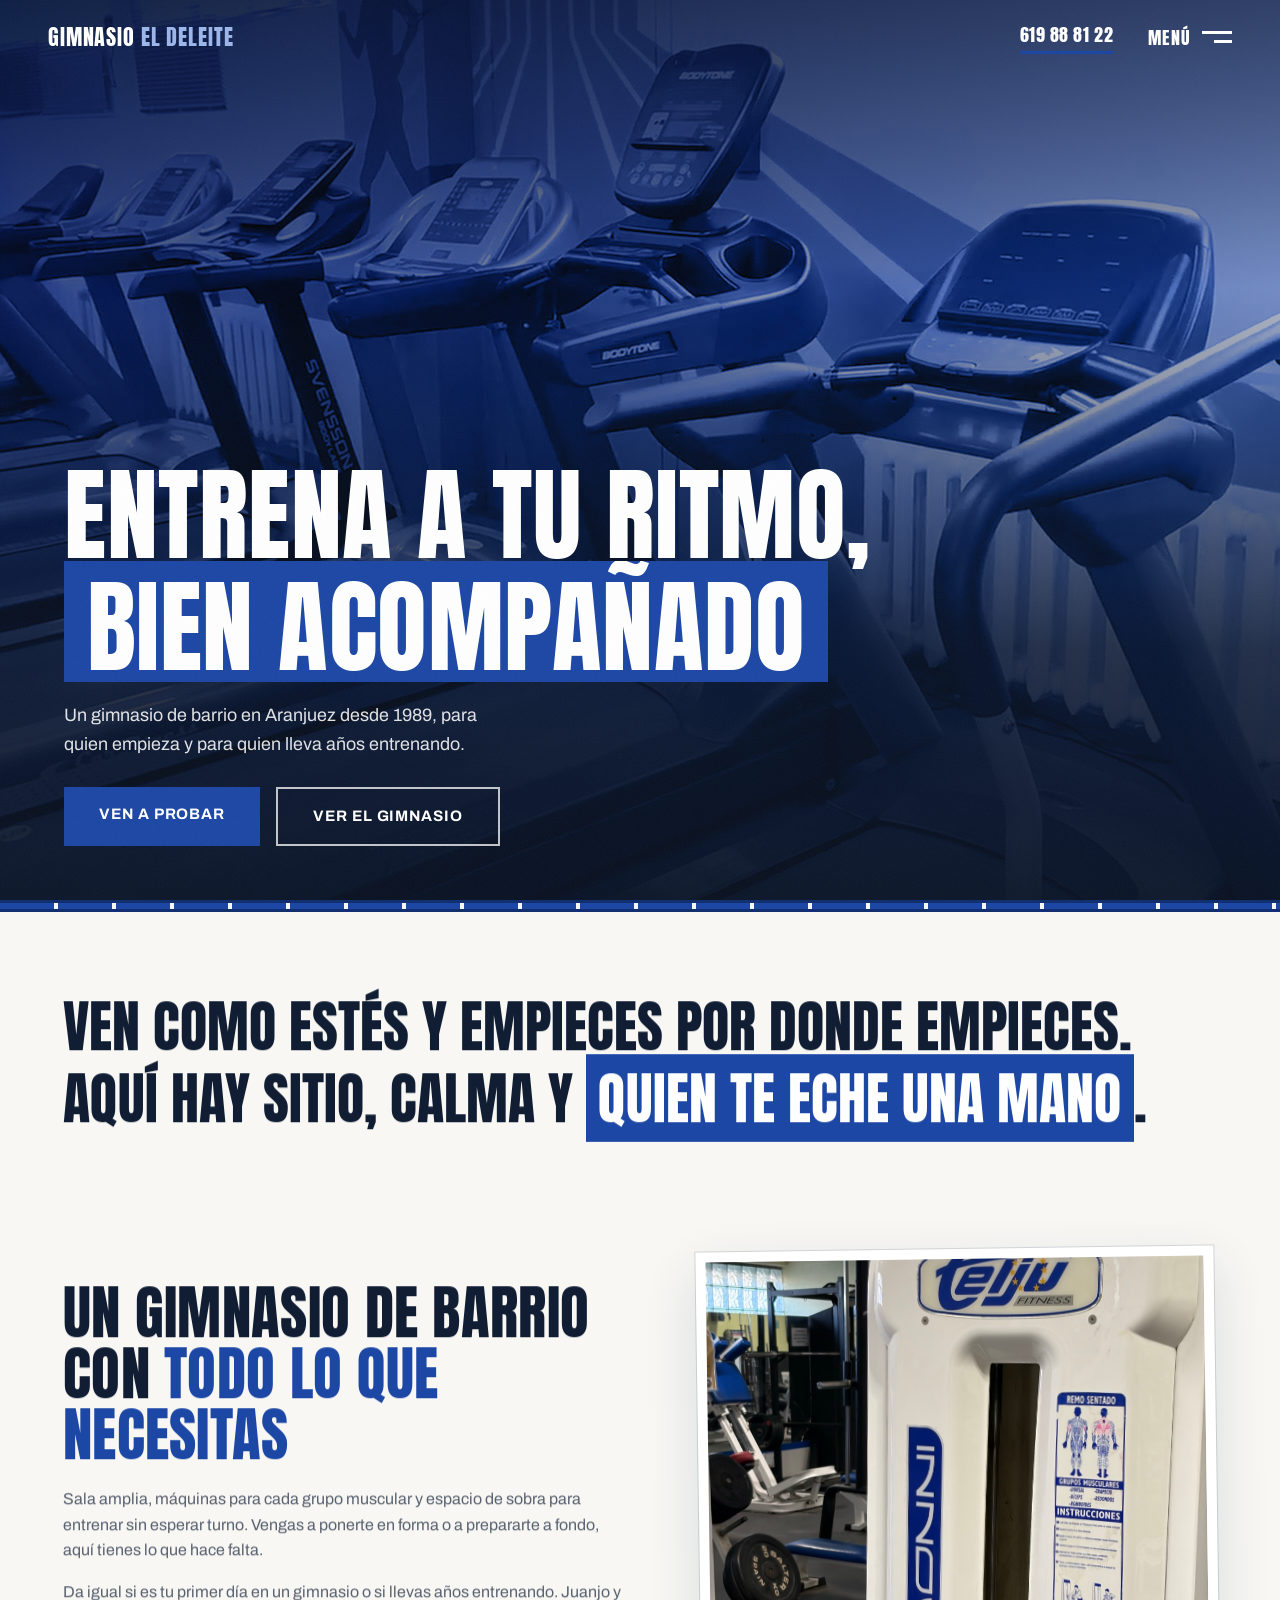
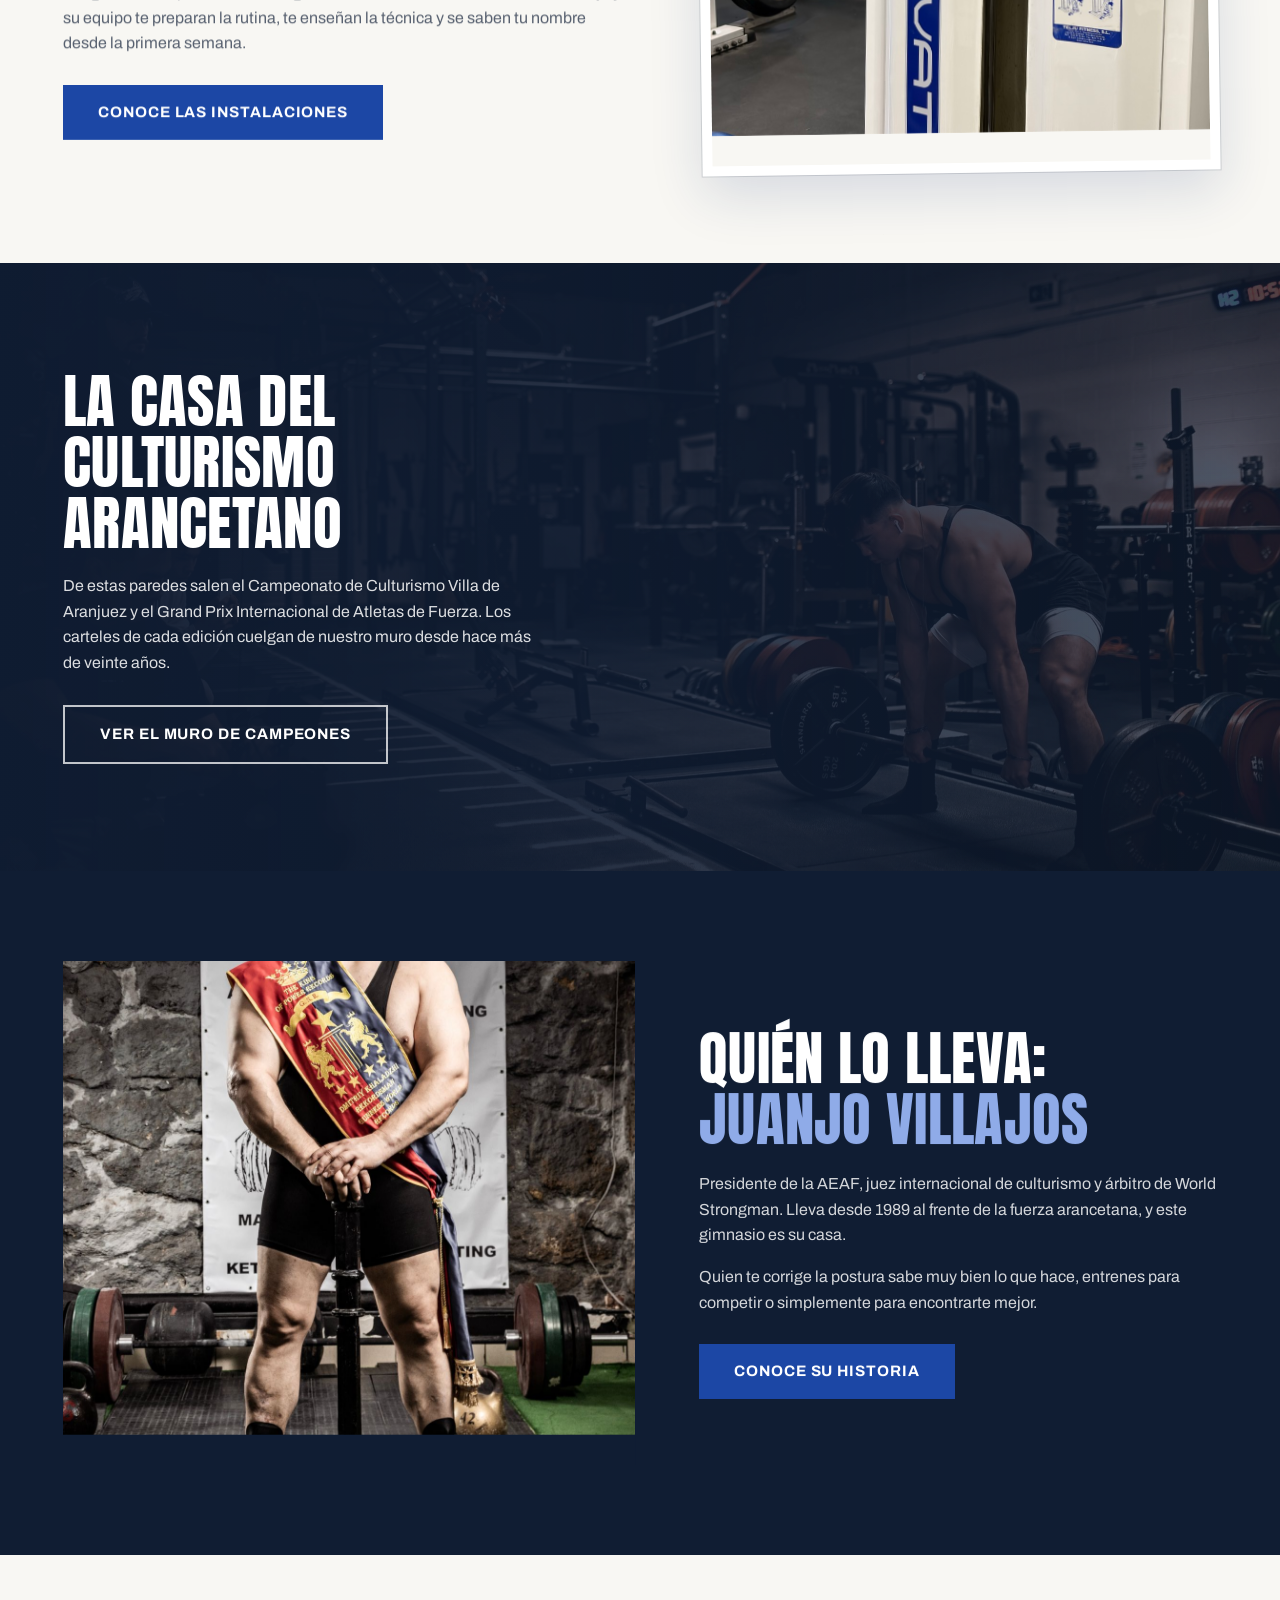
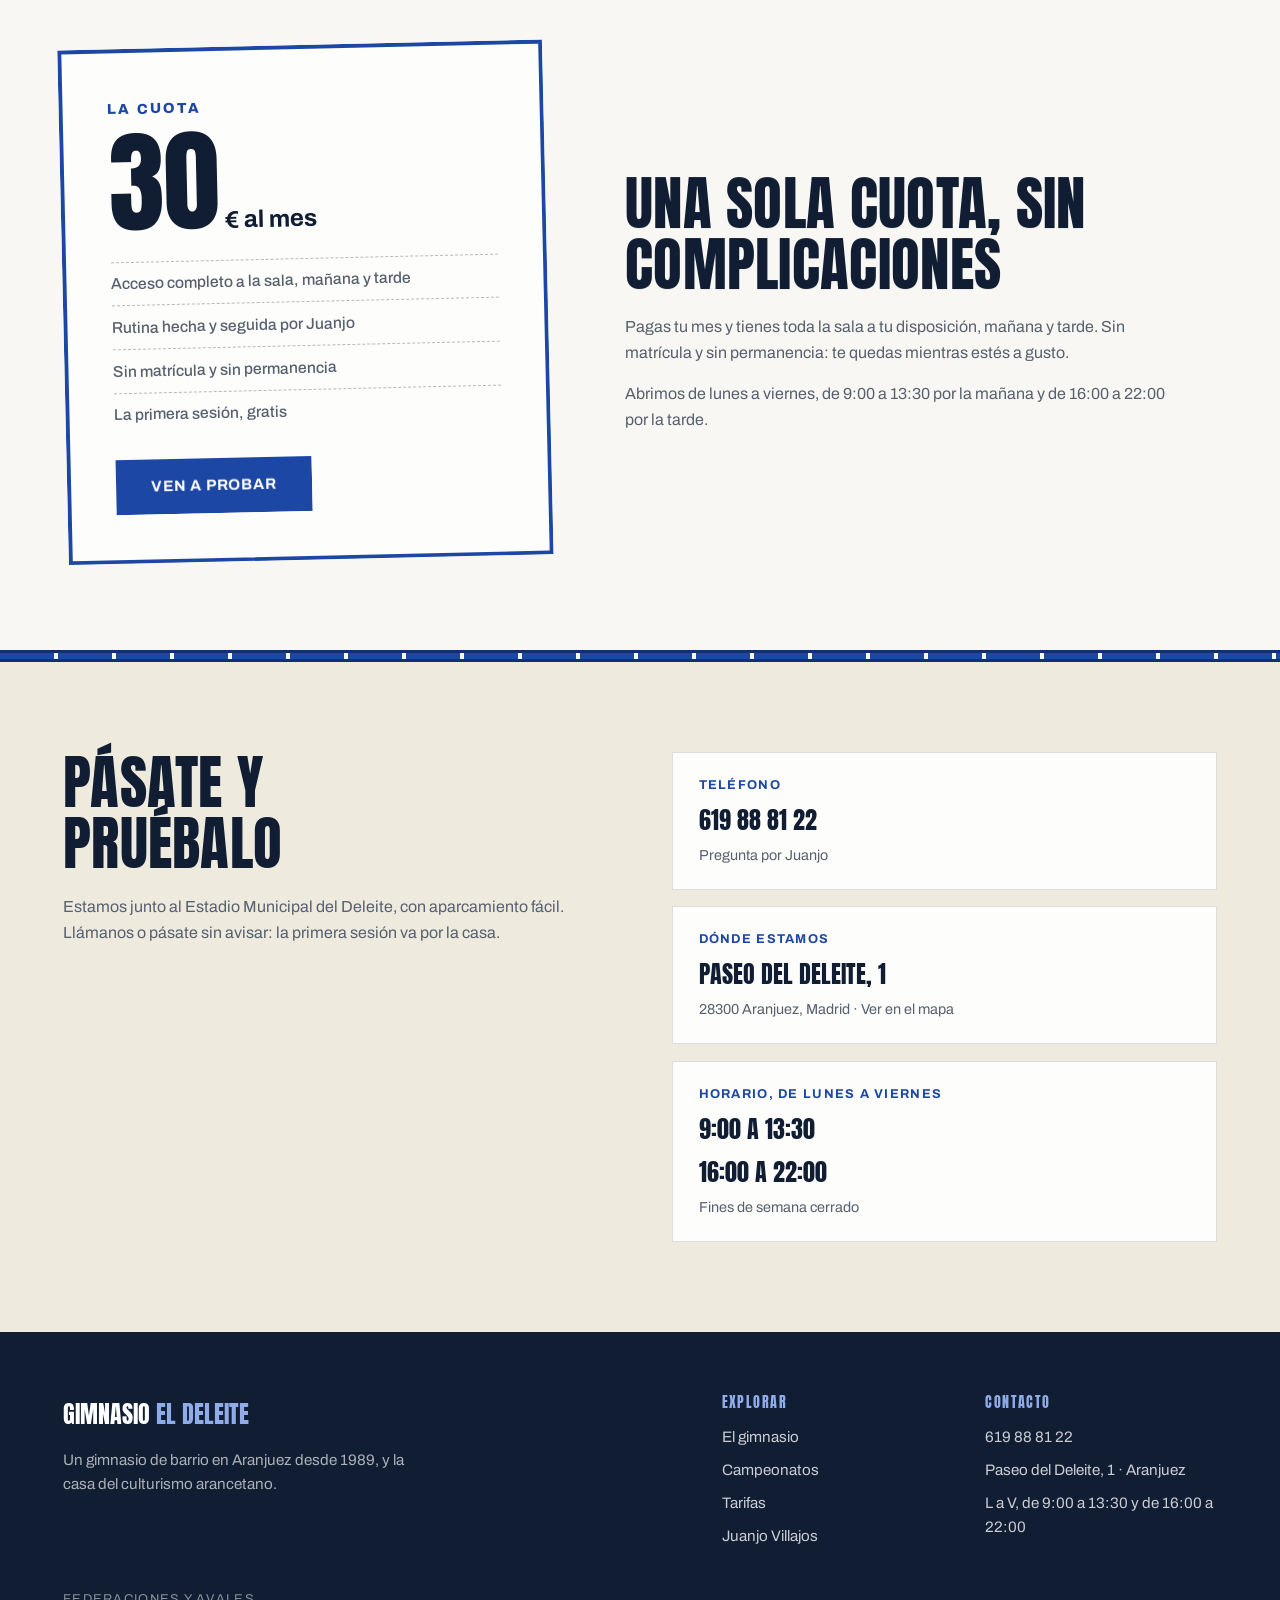
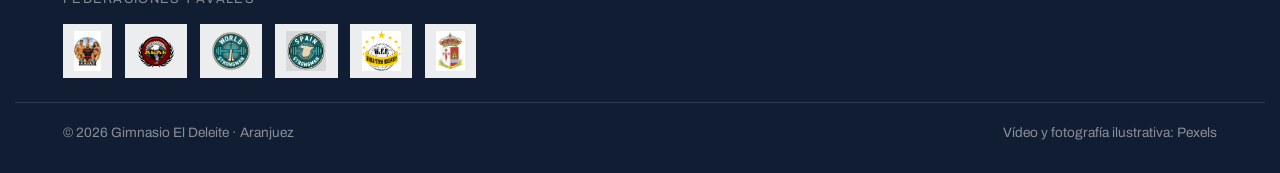
==== commit 0c83429e: "Coloca el cartel de cada edicion junto a su cita Los carteles del XX Grand Prix y del XXI Campeonato" ====
--- a/index.html
+++ b/index.html
@@ -10,7 +10,7 @@
   <link rel="preconnect" href="https://fonts.googleapis.com">
   <link rel="preconnect" href="https://fonts.gstatic.com" crossorigin>
   <link href="https://fonts.googleapis.com/css2?family=Anton&family=Archivo:wght@400;500;600;700;800&display=swap" rel="stylesheet">
-  <link rel="stylesheet" href="css/styles.css?v=13">
+  <link rel="stylesheet" href="css/styles.css?v=15">
 </head>
 <body>
 
@@ -215,6 +215,6 @@
 
   <script src="js/vendor/gsap.min.js"></script>
   <script src="js/vendor/ScrollTrigger.min.js"></script>
-  <script src="js/main.js?v=13"></script>
+  <script src="js/main.js?v=15"></script>
 </body>
 </html>
--- a/css/styles.css
+++ b/css/styles.css
@@ -917,11 +917,47 @@
 .legacy h2 { color: #fff; max-width: 18ch; }
 .legacy > .legacy__inner > p { color: rgba(255, 255, 255, 0.85); }
 
+/* Cada cita ocupa una fila: el cartel de la ultima edicion junto al texto */
 .legacy__cols {
   margin-top: 2.8rem;
   display: grid;
-  grid-template-columns: 1fr 1fr;
-  gap: clamp(2rem, 4vw, 4rem);
+  gap: clamp(2.8rem, 6vw, 4.5rem);
+}
+
+.legacy__cita {
+  display: grid;
+  grid-template-columns: minmax(170px, 250px) 1fr;
+  gap: clamp(1.6rem, 4vw, 3.5rem);
+  align-items: start;
+}
+/* La segunda cita invierte el orden para romper la simetria.
+   Hay que invertir tambien el ancho de las columnas y colocar cada
+   pieza a mano: con 'order' el cartel se quedaba la columna ancha. */
+.legacy__cita--flip { grid-template-columns: 1fr minmax(170px, 250px); }
+.legacy__cita--flip .legacy__cartel { grid-column: 2; grid-row: 1; }
+.legacy__cita--flip .legacy__block  { grid-column: 1; grid-row: 1; }
+
+.legacy__cartel {
+  background: #fff;
+  padding: 8px 8px 0;
+  box-shadow: 0 14px 34px rgba(0, 0, 0, 0.35);
+  transform: rotate(-1.2deg);
+  cursor: zoom-in;
+  transition: transform 0.35s cubic-bezier(0.16, 1, 0.3, 1),
+              box-shadow 0.35s ease;
+}
+.legacy__cita--flip .legacy__cartel { transform: rotate(1deg); }
+.legacy__cartel:hover,
+.legacy__cartel:focus-visible {
+  transform: rotate(0deg) translateY(-4px);
+  box-shadow: 0 22px 48px rgba(0, 0, 0, 0.45);
+}
+.legacy__cartel img { width: 100%; }
+.legacy__cartel figcaption {
+  padding: 0.55rem 0.2rem 0.7rem;
+  font-size: 0.8rem;
+  color: var(--muted);
+  text-align: center;
 }
 
 .legacy__block h3 {
@@ -1133,10 +1169,15 @@
 
   .split,
   .contact__inner,
-  .legacy__cols,
   .fee__inner {
     grid-template-columns: 1fr;
   }
+
+  .legacy__cita,
+  .legacy__cita--flip { grid-template-columns: 1fr; }
+  .legacy__cita--flip .legacy__cartel,
+  .legacy__cita--flip .legacy__block { grid-column: 1; grid-row: auto; }
+  .legacy__cartel { max-width: 300px; }
   .split--flip .split__media { order: 0; }
   .split__media img { height: 320px; }
   .fee__sign { transform: rotate(-0.8deg); }
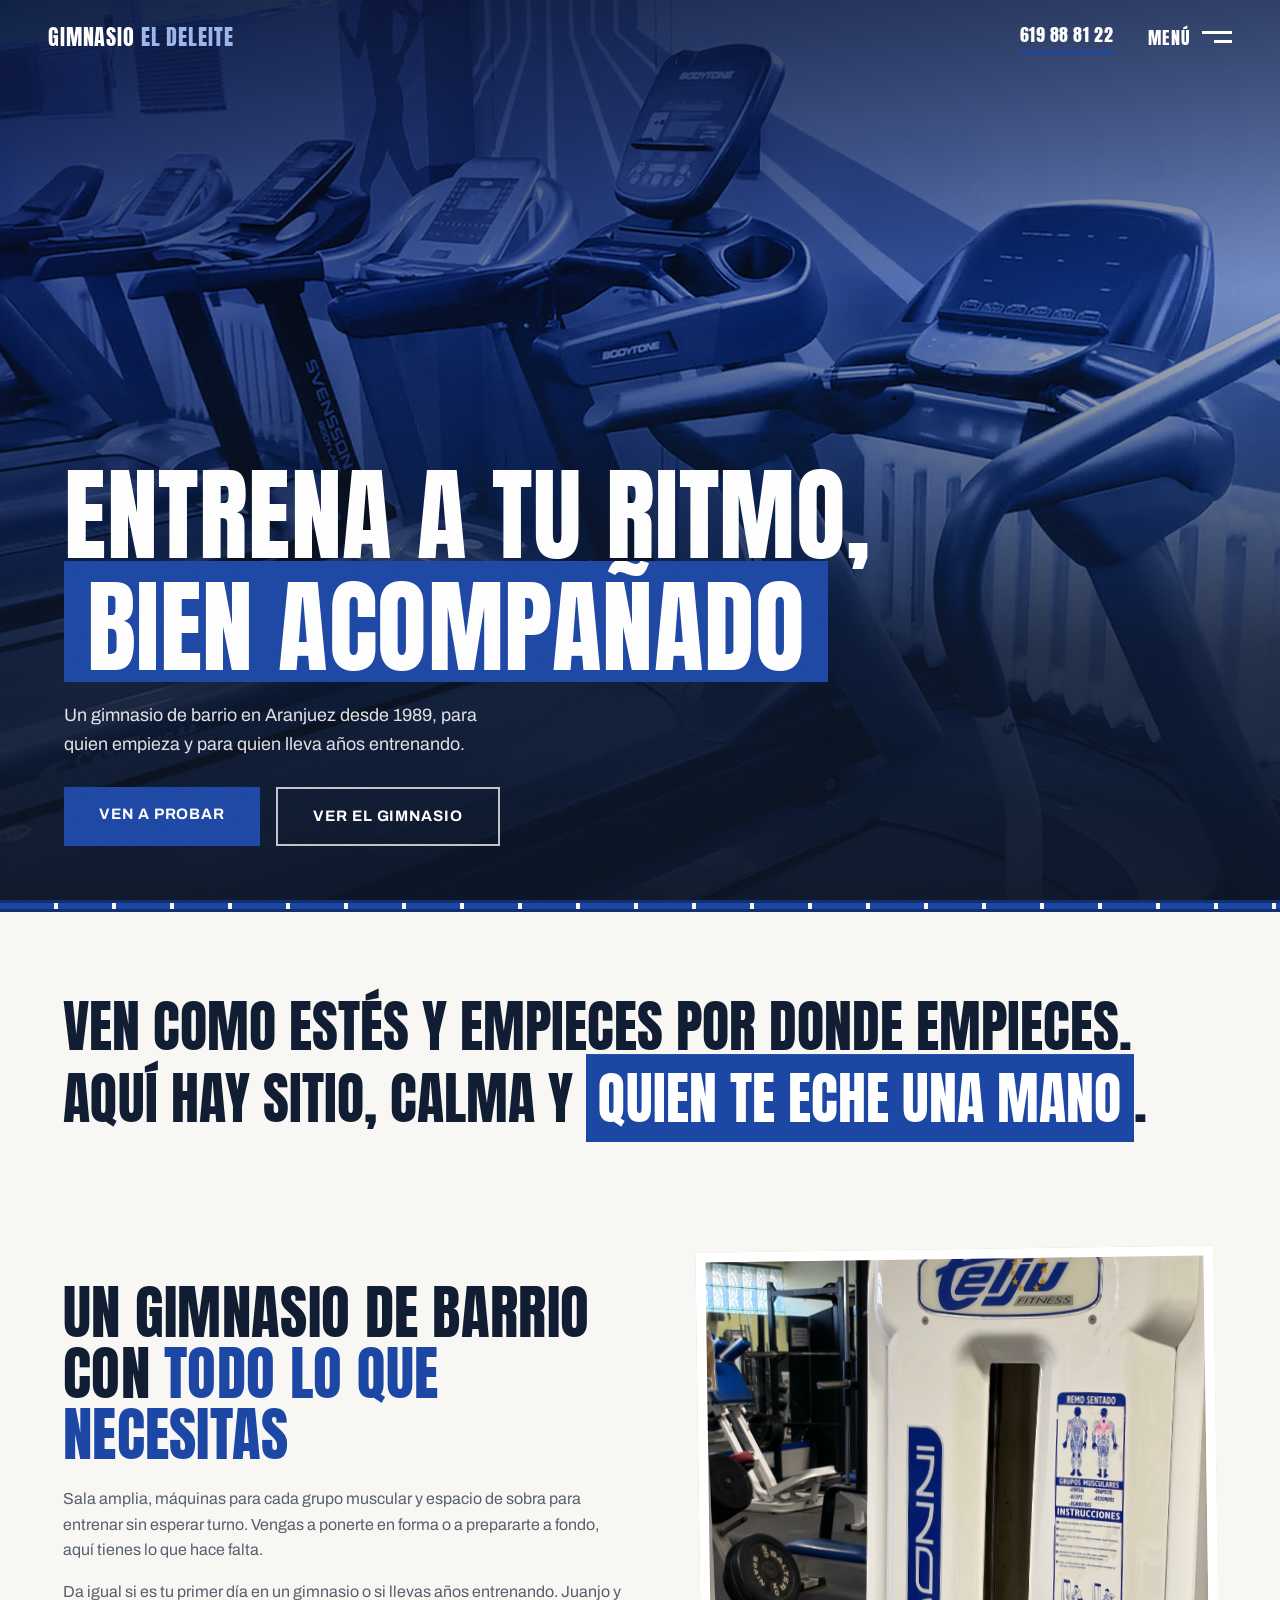
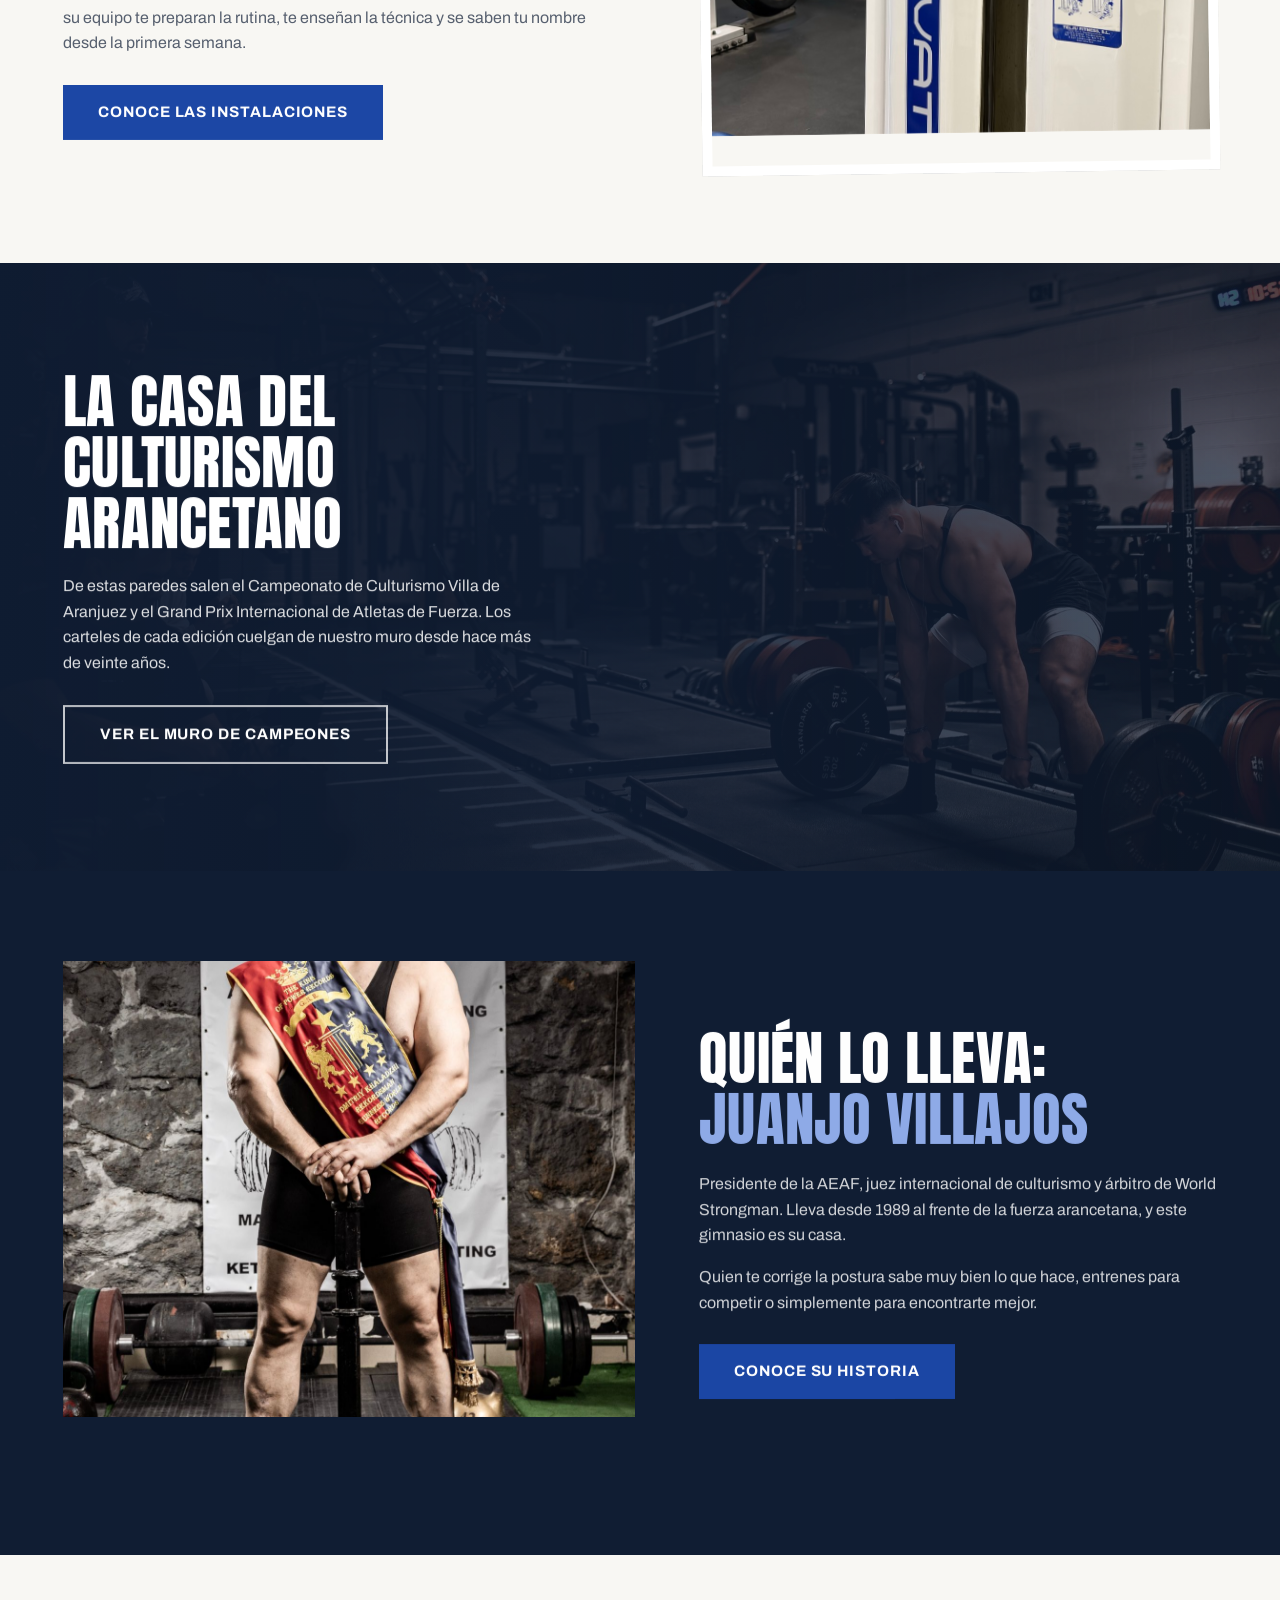
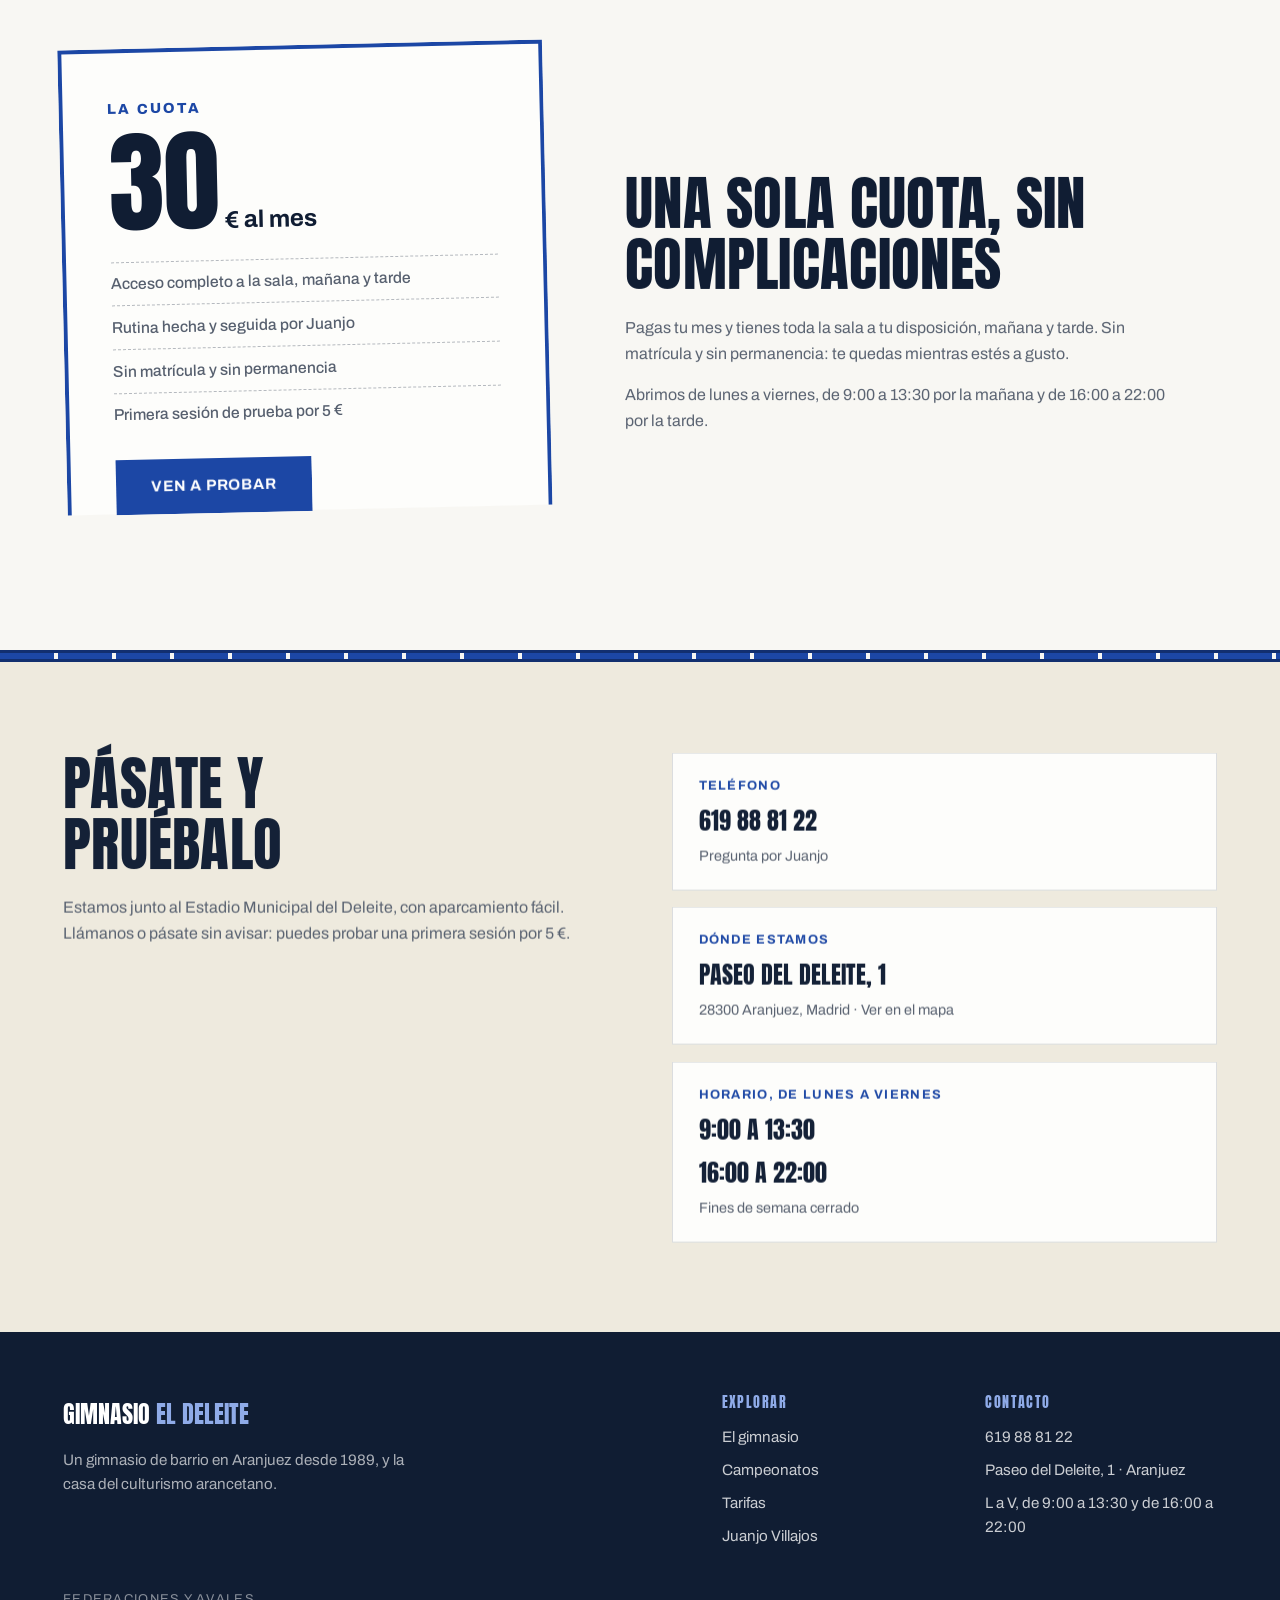
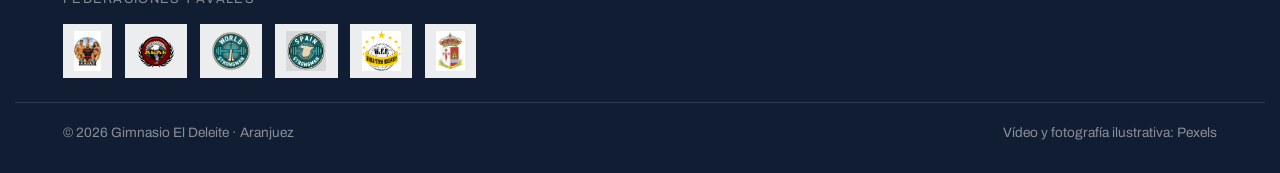
==== commit 950ab3c1: "Corrige el precio de la primera sesion: son 5 EUR, no gratis Aparecia como gratuita en tres sitios (" ====
--- a/index.html
+++ b/index.html
@@ -10,7 +10,7 @@
   <link rel="preconnect" href="https://fonts.googleapis.com">
   <link rel="preconnect" href="https://fonts.gstatic.com" crossorigin>
   <link href="https://fonts.googleapis.com/css2?family=Anton&family=Archivo:wght@400;500;600;700;800&display=swap" rel="stylesheet">
-  <link rel="stylesheet" href="css/styles.css?v=15">
+  <link rel="stylesheet" href="css/styles.css?v=16">
 </head>
 <body>
 
@@ -132,7 +132,7 @@
           <li>Acceso completo a la sala, mañana y tarde</li>
           <li>Rutina hecha y seguida por Juanjo</li>
           <li>Sin matrícula y sin permanencia</li>
-          <li>La primera sesión, gratis</li>
+          <li>Primera sesión de prueba por 5 €</li>
         </ul>
         <a class="btn btn--azul magnetic" href="#contacto">Ven a probar</a>
       </div>
@@ -151,7 +151,7 @@
     <div class="contact__inner">
       <div class="contact__intro">
         <h2 class="anim-head">Pásate y pruébalo</h2>
-        <p class="anim-up">Estamos junto al Estadio Municipal del Deleite, con aparcamiento fácil. Llámanos o pásate sin avisar: la primera sesión va por la casa.</p>
+        <p class="anim-up">Estamos junto al Estadio Municipal del Deleite, con aparcamiento fácil. Llámanos o pásate sin avisar: puedes probar una primera sesión por 5 €.</p>
       </div>
       <div class="contact__cards">
         <a class="contact__card anim-up magnetic" href="tel:+34619888122">
@@ -215,6 +215,6 @@
 
   <script src="js/vendor/gsap.min.js"></script>
   <script src="js/vendor/ScrollTrigger.min.js"></script>
-  <script src="js/main.js?v=15"></script>
+  <script src="js/main.js?v=16"></script>
 </body>
 </html>
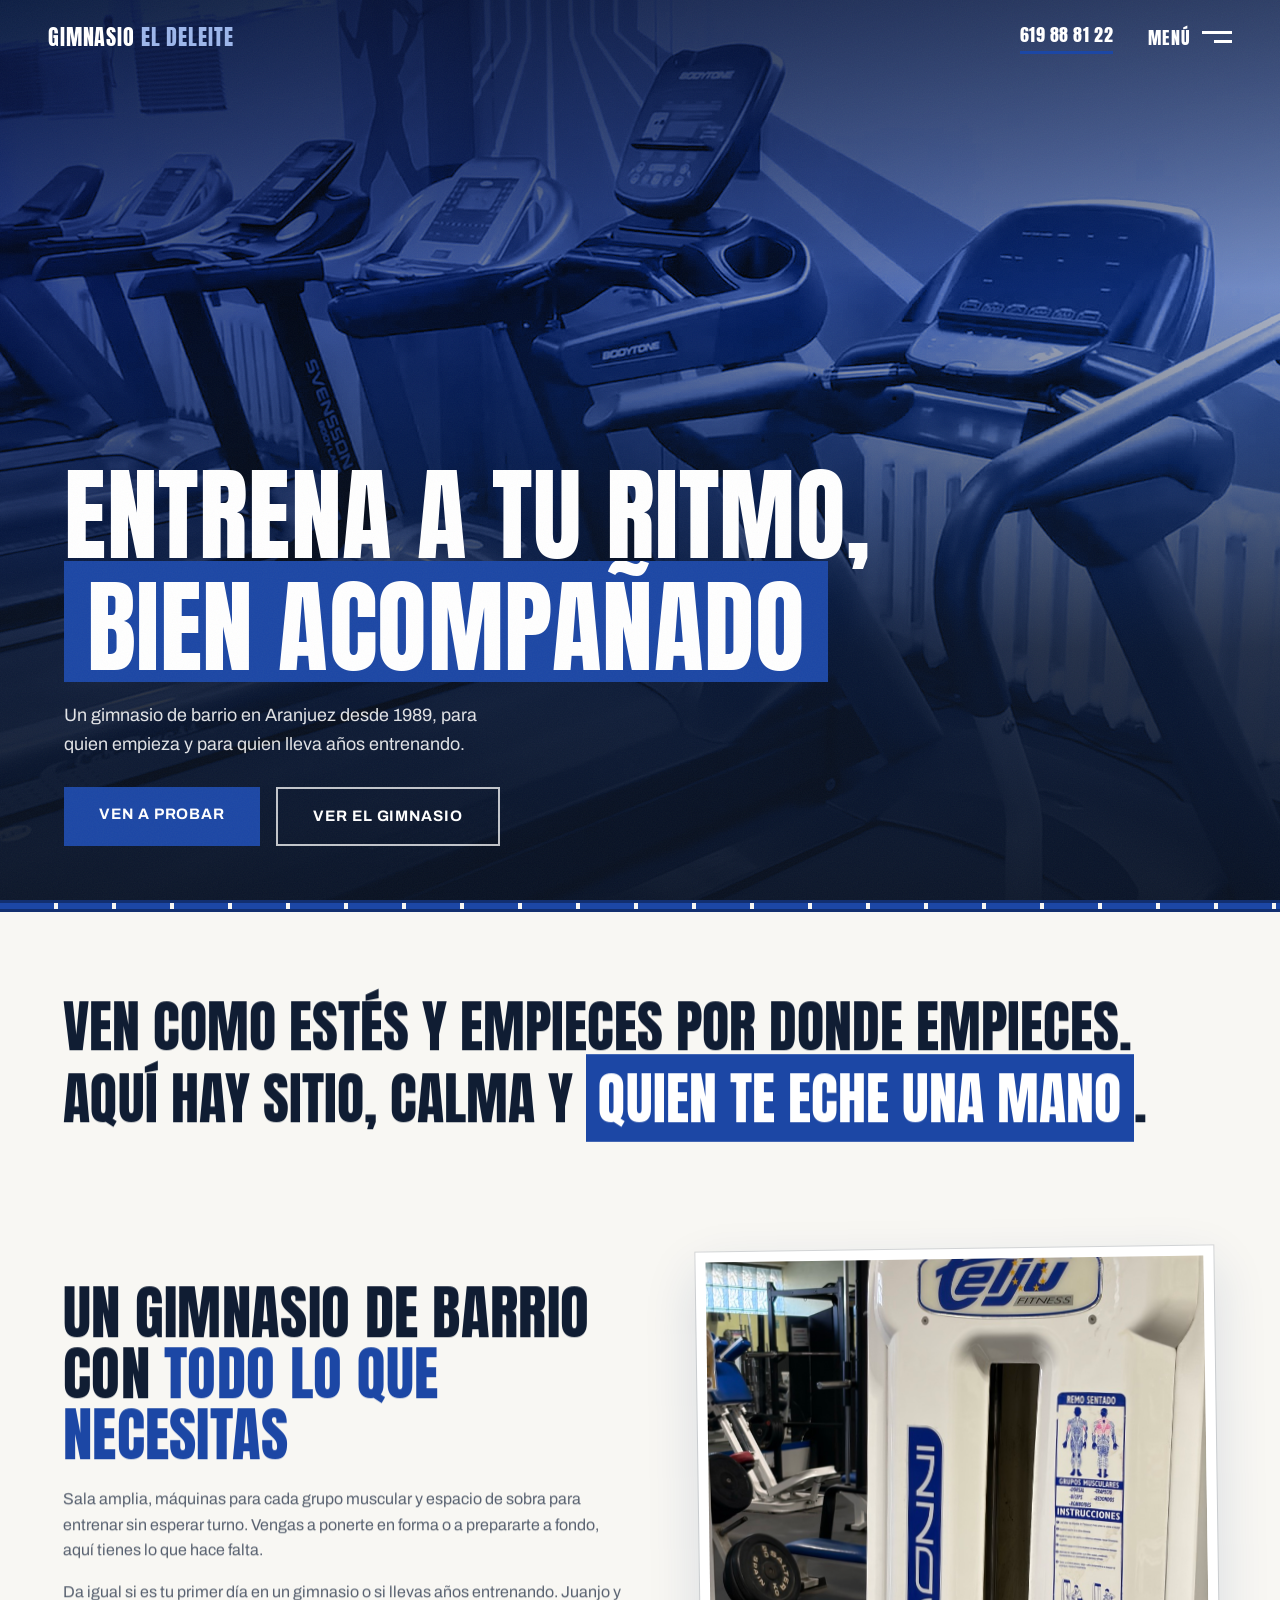
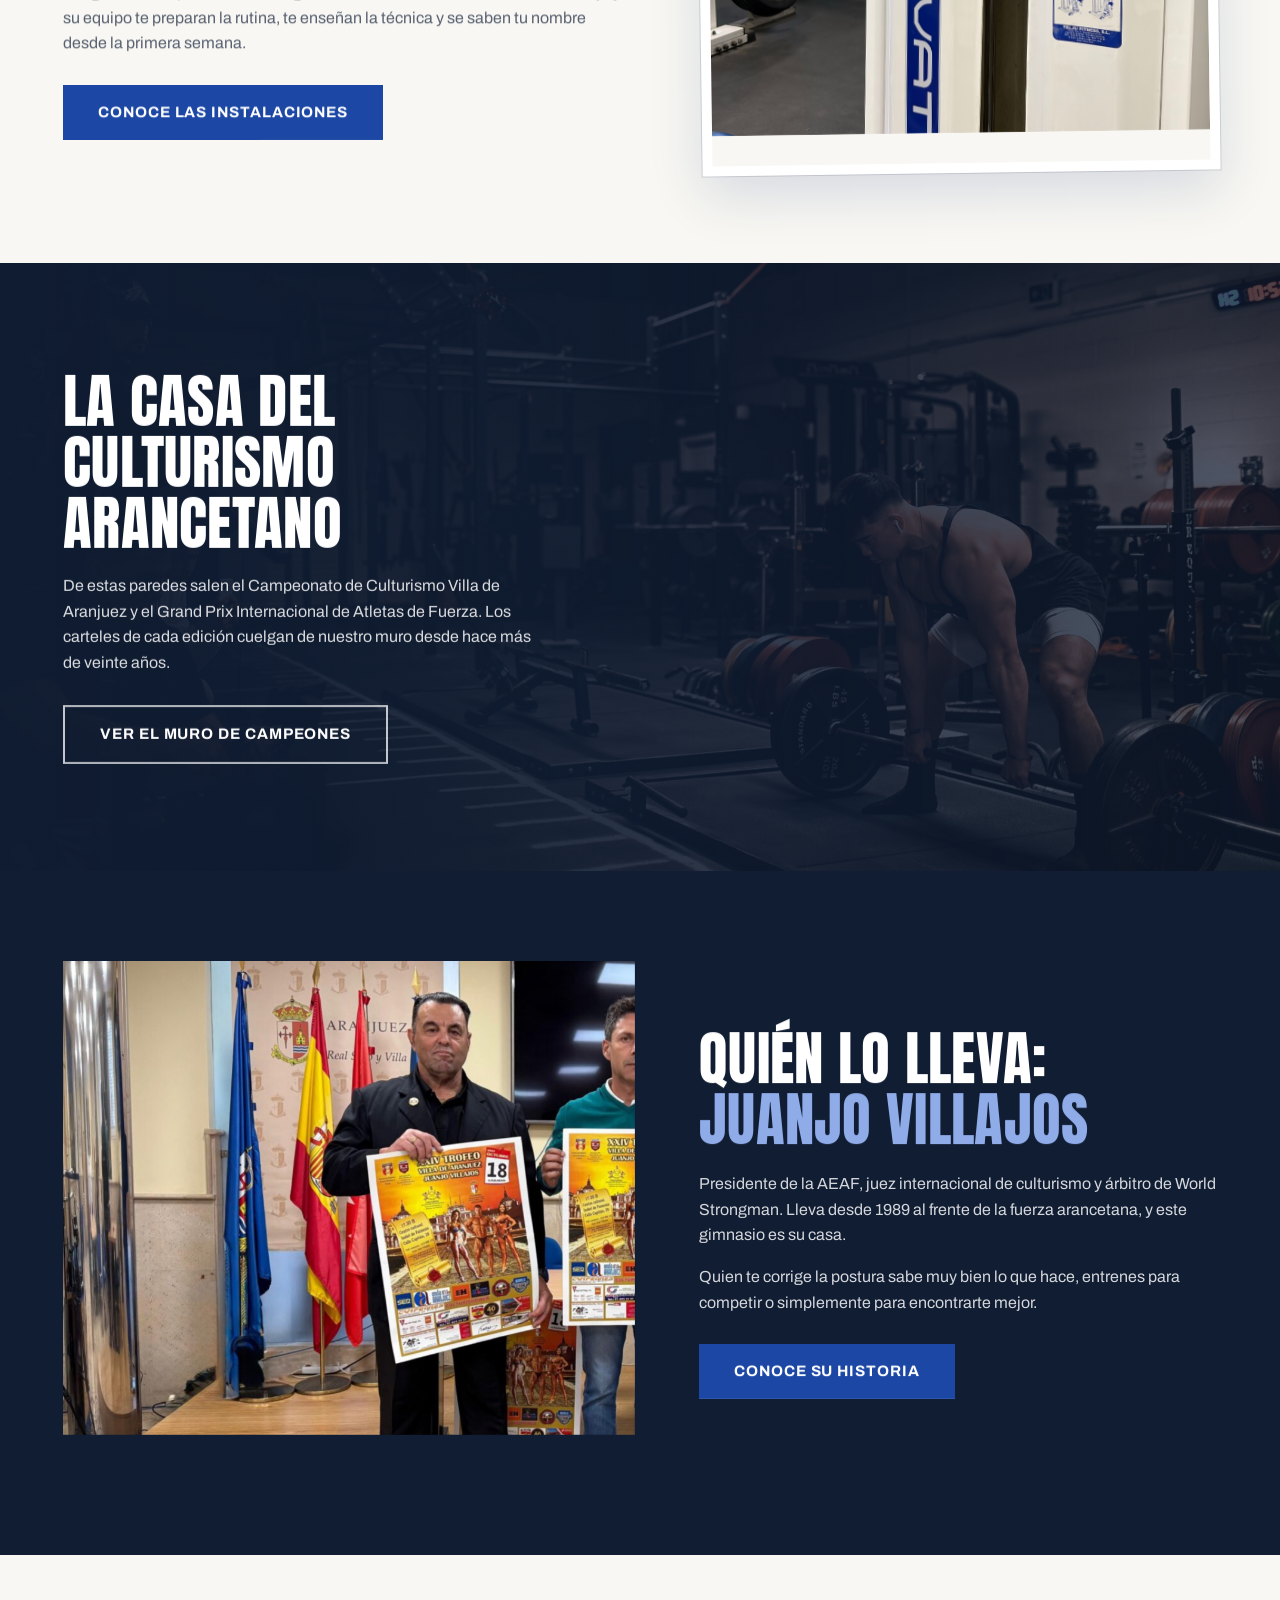
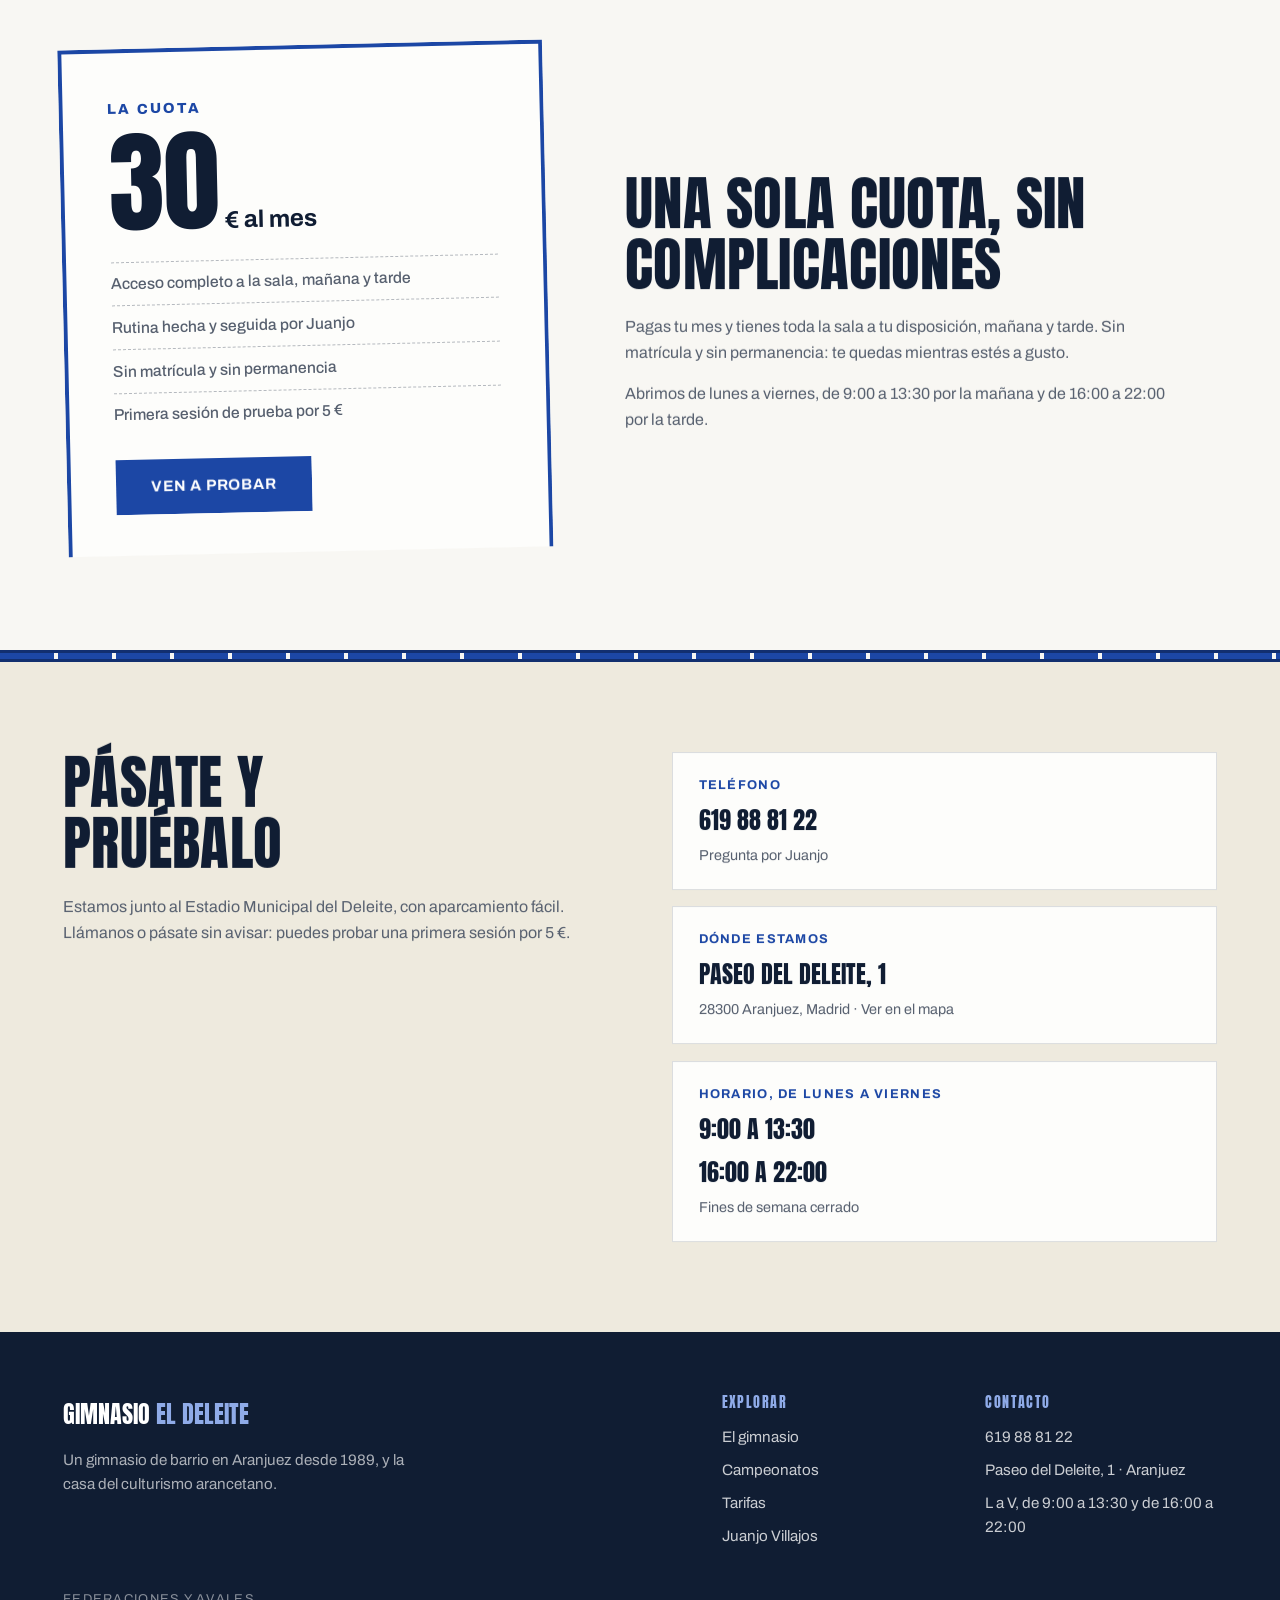
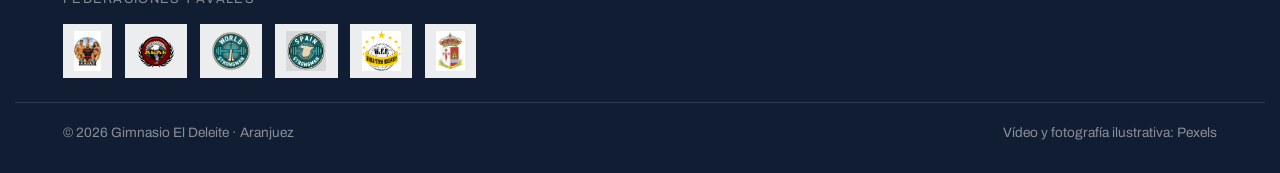
==== commit d7d31d13: "Pon una foto real de Juanjo Villajos en 'Quien lo lleva' La imagen anterior (presidente.jpg) era una" ====
--- a/index.html
+++ b/index.html
@@ -10,7 +10,7 @@
   <link rel="preconnect" href="https://fonts.googleapis.com">
   <link rel="preconnect" href="https://fonts.gstatic.com" crossorigin>
   <link href="https://fonts.googleapis.com/css2?family=Anton&family=Archivo:wght@400;500;600;700;800&display=swap" rel="stylesheet">
-  <link rel="stylesheet" href="css/styles.css?v=16">
+  <link rel="stylesheet" href="css/styles.css?v=17">
 </head>
 <body>
 
@@ -117,7 +117,7 @@
         <a class="btn btn--azul magnetic anim-up" href="https://www.juanjovillajos.es" target="_blank" rel="noopener noreferrer">Conoce su historia</a>
       </div>
       <div class="split__media anim-reveal">
-        <img class="parallax" src="assets/presidente.jpg" alt="Juanjo Villajos con banda de campeón en el gimnasio">
+        <img class="parallax" src="assets/juanjo.jpg" alt="Juanjo Villajos presentando el XXIV Trofeo Villa de Aranjuez">
       </div>
     </div>
   </section>
@@ -215,6 +215,6 @@
 
   <script src="js/vendor/gsap.min.js"></script>
   <script src="js/vendor/ScrollTrigger.min.js"></script>
-  <script src="js/main.js?v=16"></script>
+  <script src="js/main.js?v=17"></script>
 </body>
 </html>
